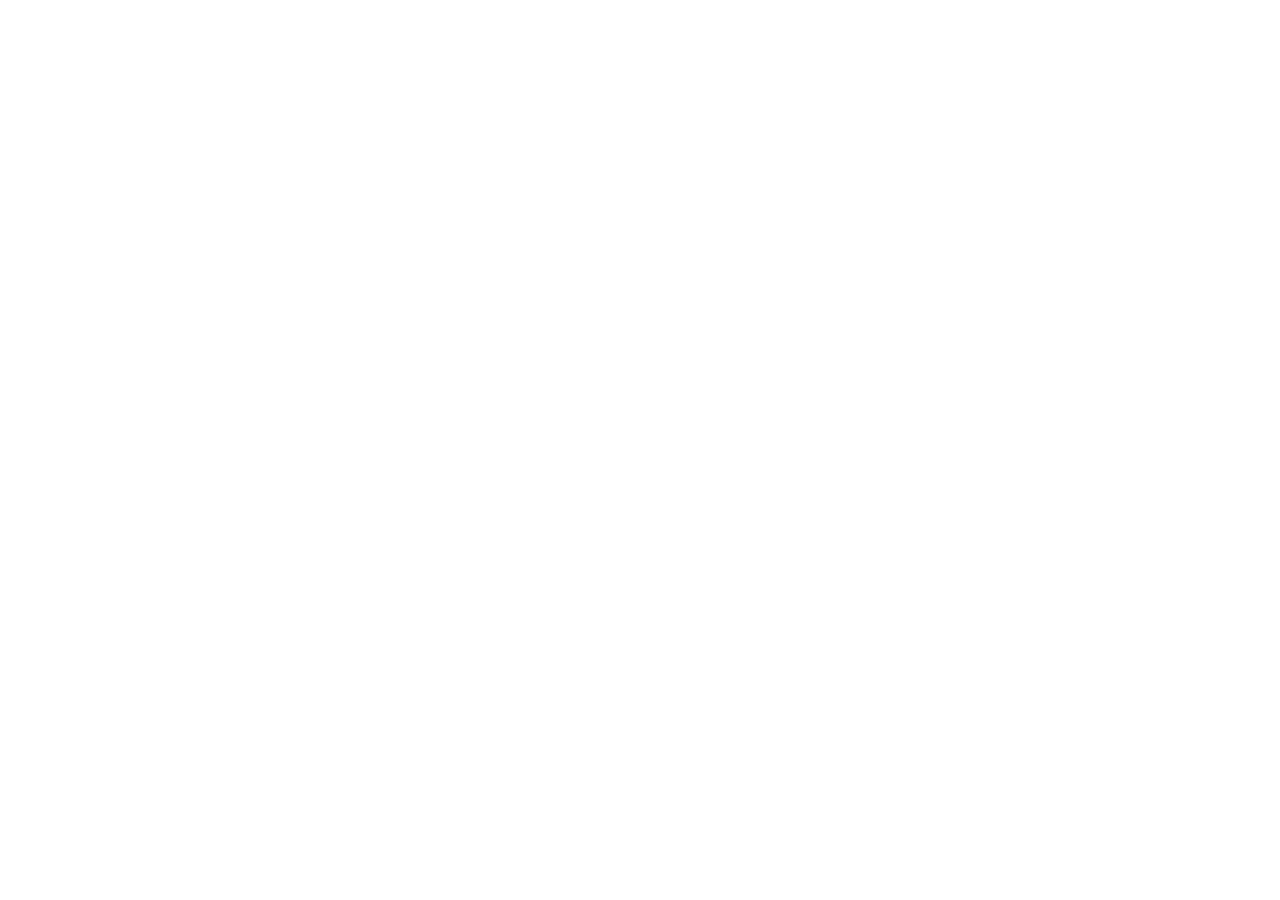
==== index.html @ bcc82eb4 "init project" ====
<!DOCTYPE html>
<html lang="zh-CN">

<head>
    <meta charset="UTF-8">
    <meta name="viewport" content="width=device-width, initial-scale=1.0">
    <title>Document</title>
</head>

<body>

</body>

</html>
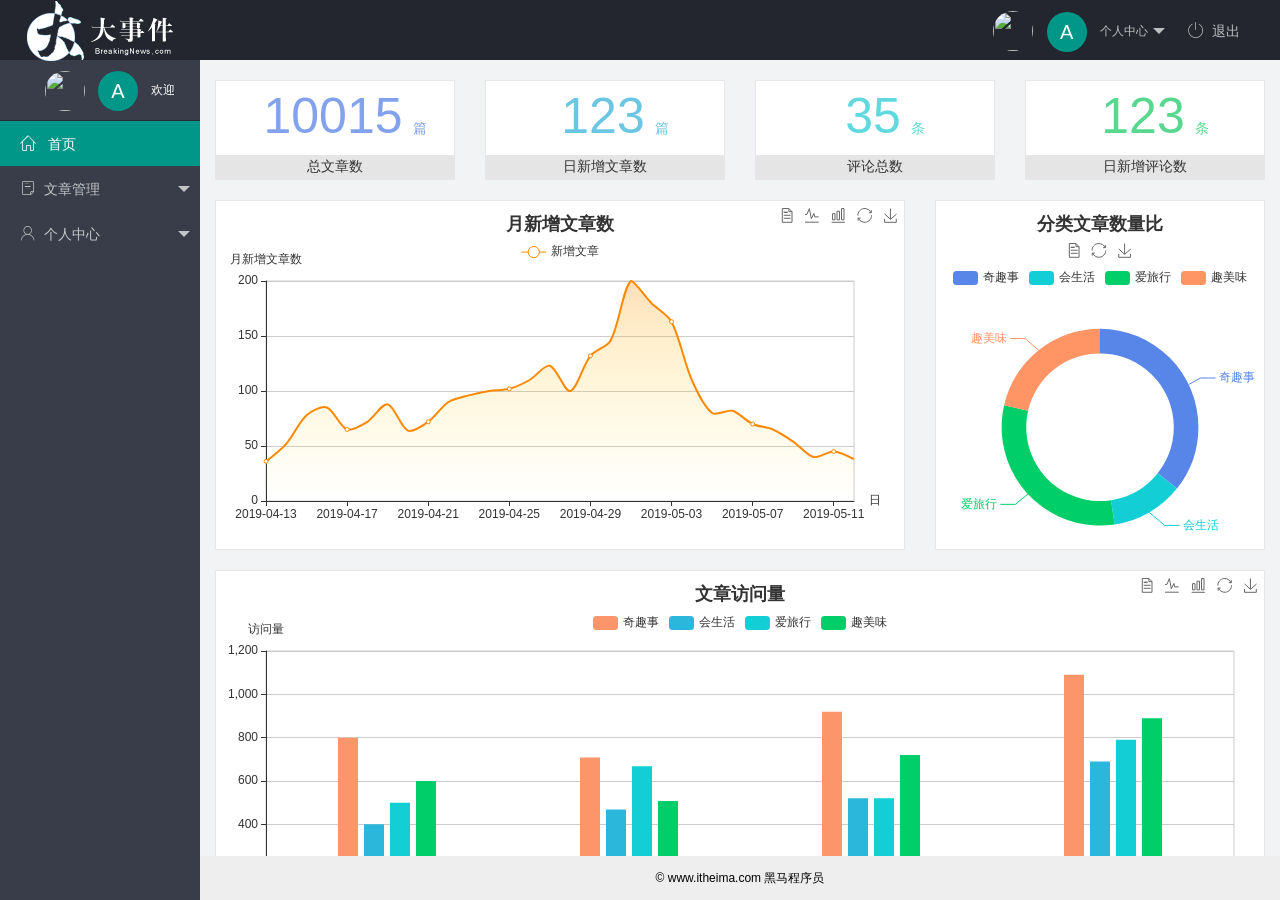
==== commit 9b26ddc5: "完成首页显示功能" ====
--- a/index.html
+++ b/index.html
@@ -4,11 +4,82 @@
 <head>
     <meta charset="UTF-8">
     <meta name="viewport" content="width=device-width, initial-scale=1.0">
-    <title>Document</title>
+    <title>后台主页</title>
+    <!-- 导入layui的样式表 -->
+    <link rel="stylesheet" href="/assets/lib/layui/css/layui.css">
+    <!-- 导入第三方字体库 -->
+    <link rel="stylesheet" href="/assets/fonts/iconfont.css">
+    <!-- 导入自己的css样式 -->
+    <link rel="stylesheet" href="/assets/css/index.css">
 </head>
 
-<body>
-
+<body class="layui-layout-body">
+    <div class="layui-layout layui-layout-admin">
+        <div class="layui-header">
+            <div class="layui-logo">
+                <img src="/assets/images/logo.png" alt="">
+            </div>
+            <!-- 头部区域 -->
+            <ul class="layui-nav layui-layout-right">
+                <li class="layui-nav-item">
+                    <a href="javascript:;" class="userinfo">
+                        <img src="http://t.cn/RCzsdCq" class="layui-nav-img">
+                        <span class="text-avatar">A</span>
+                        个人中心
+                    </a>
+                    <dl class="layui-nav-child">
+                        <dd><a href="">基本资料</a></dd>
+                        <dd><a href="">更换头像</a></dd>
+                        <dd><a href="">重置密码</a></dd>
+                    </dl>
+                </li>
+                <li class="layui-nav-item"><a href="">
+                        <span class="iconfont icon-tuichu"></span>退出</a>
+                </li>
+            </ul>
+        </div>
+        <div class="layui-side layui-bg-black">
+            <div class="layui-side-scroll">
+                <div class="userinfo">
+                    <img src="http://t.cn/RCzsdCq" class="layui-nav-img">
+                    <span class="text-avatar">A</span>
+                    <span id="welcome">欢迎</span>
+                </div>
+                <!-- 左侧导航区域（可配合layui已有的垂直导航） -->
+                <ul class="layui-nav layui-nav-tree" lay-shrink="all">
+                    <li class="layui-nav-item layui-this">
+                        <a href="/home/dashboard.html" target="fm"><span class="iconfont icon-home"></span> 首页</a>
+                    </li>
+                    <li class="layui-nav-item">
+                        <a class="" href="javascript:;"><span class="iconfont icon-16"></span>文章管理</a>
+                        <dl class="layui-nav-child">
+                            <dd><a href="javascript:;"><i class="layui-icon layui-icon-app"></i>文章类别</a></dd>
+                            <dd><a href="javascript:;"><i class="layui-icon layui-icon-app"></i>文章列表</a></dd>
+                            <dd><a href="javascript:;"><i class="layui-icon layui-icon-app"></i>发布文章</a></dd>
+                        </dl>
+                    </li>
+                    <li class="layui-nav-item">
+                        <a href="javascript:;"><span class="iconfont icon-user"></span>个人中心</a>
+                        <dl class="layui-nav-child">
+                            <dd><a href="javascript:;"><i class="layui-icon layui-icon-app"></i>基本资料</a></dd>
+                            <dd><a href="javascript:;"><i class="layui-icon layui-icon-app"></i>更换头像</a></dd>
+                            <dd><a href="javascript:;"><i class="layui-icon layui-icon-app"></i>重置密码</a></dd>
+                        </dl>
+                    </li>
+                </ul>
+            </div>
+        </div>
+        <div class="layui-body">
+            <!-- 内容主体区域 -->
+            <iframe name="fm" src="/home/dashboard.html" frameborder="0"></iframe>
+        </div>
+        <div class="layui-footer">
+            <!-- 底部固定区域 -->
+            © www.itheima.com 黑马程序员
+        </div>
+    </div>
+    <!-- 导入layui的js文件 -->
+    <script src="/assets/lib/layui/layui.all.js"></script>
 </body>
 
 </html>
--- a/assets/lib/layui/css/layui.css
+++ b/assets/lib/layui/css/layui.css
@@ -0,0 +1,2 @@
+/** layui-v2.5.5 MIT License By https://www.layui.com */
+ .layui-inline,img{display:inline-block;vertical-align:middle}h1,h2,h3,h4,h5,h6{font-weight:400}.layui-edge,.layui-header,.layui-inline,.layui-main{position:relative}.layui-body,.layui-edge,.layui-elip{overflow:hidden}.layui-btn,.layui-edge,.layui-inline,img{vertical-align:middle}.layui-btn,.layui-disabled,.layui-icon,.layui-unselect{-moz-user-select:none;-webkit-user-select:none;-ms-user-select:none}.layui-elip,.layui-form-checkbox span,.layui-form-pane .layui-form-label{text-overflow:ellipsis;white-space:nowrap}.layui-breadcrumb,.layui-tree-btnGroup{visibility:hidden}blockquote,body,button,dd,div,dl,dt,form,h1,h2,h3,h4,h5,h6,input,li,ol,p,pre,td,textarea,th,ul{margin:0;padding:0;-webkit-tap-highlight-color:rgba(0,0,0,0)}a:active,a:hover{outline:0}img{border:none}li{list-style:none}table{border-collapse:collapse;border-spacing:0}h4,h5,h6{font-size:100%}button,input,optgroup,option,select,textarea{font-family:inherit;font-size:inherit;font-style:inherit;font-weight:inherit;outline:0}pre{white-space:pre-wrap;white-space:-moz-pre-wrap;white-space:-pre-wrap;white-space:-o-pre-wrap;word-wrap:break-word}body{line-height:24px;font:14px Helvetica Neue,Helvetica,PingFang SC,Tahoma,Arial,sans-serif}hr{height:1px;margin:10px 0;border:0;clear:both}a{color:#333;text-decoration:none}a:hover{color:#777}a cite{font-style:normal;*cursor:pointer}.layui-border-box,.layui-border-box *{box-sizing:border-box}.layui-box,.layui-box *{box-sizing:content-box}.layui-clear{clear:both;*zoom:1}.layui-clear:after{content:'\20';clear:both;*zoom:1;display:block;height:0}.layui-inline{*display:inline;*zoom:1}.layui-edge{display:inline-block;width:0;height:0;border-width:6px;border-style:dashed;border-color:transparent}.layui-edge-top{top:-4px;border-bottom-color:#999;border-bottom-style:solid}.layui-edge-right{border-left-color:#999;border-left-style:solid}.layui-edge-bottom{top:2px;border-top-color:#999;border-top-style:solid}.layui-edge-left{border-right-color:#999;border-right-style:solid}.layui-disabled,.layui-disabled:hover{color:#d2d2d2!important;cursor:not-allowed!important}.layui-circle{border-radius:100%}.layui-show{display:block!important}.layui-hide{display:none!important}@font-face{font-family:layui-icon;src:url(../font/iconfont.eot?v=250);src:url(../font/iconfont.eot?v=250#iefix) format('embedded-opentype'),url(../font/iconfont.woff2?v=250) format('woff2'),url(../font/iconfont.woff?v=250) format('woff'),url(../font/iconfont.ttf?v=250) format('truetype'),url(../font/iconfont.svg?v=250#layui-icon) format('svg')}.layui-icon{font-family:layui-icon!important;font-size:16px;font-style:normal;-webkit-font-smoothing:antialiased;-moz-osx-font-smoothing:grayscale}.layui-icon-reply-fill:before{content:"\e611"}.layui-icon-set-fill:before{content:"\e614"}.layui-icon-menu-fill:before{content:"\e60f"}.layui-icon-search:before{content:"\e615"}.layui-icon-share:before{content:"\e641"}.layui-icon-set-sm:before{content:"\e620"}.layui-icon-engine:before{content:"\e628"}.layui-icon-close:before{content:"\1006"}.layui-icon-close-fill:before{content:"\1007"}.layui-icon-chart-screen:before{content:"\e629"}.layui-icon-star:before{content:"\e600"}.layui-icon-circle-dot:before{content:"\e617"}.layui-icon-chat:before{content:"\e606"}.layui-icon-release:before{content:"\e609"}.layui-icon-list:before{content:"\e60a"}.layui-icon-chart:before{content:"\e62c"}.layui-icon-ok-circle:before{content:"\1005"}.layui-icon-layim-theme:before{content:"\e61b"}.layui-icon-table:before{content:"\e62d"}.layui-icon-right:before{content:"\e602"}.layui-icon-left:before{content:"\e603"}.layui-icon-cart-simple:before{content:"\e698"}.layui-icon-face-cry:before{content:"\e69c"}.layui-icon-face-smile:before{content:"\e6af"}.layui-icon-survey:before{content:"\e6b2"}.layui-icon-tree:before{content:"\e62e"}.layui-icon-upload-circle:before{content:"\e62f"}.layui-icon-add-circle:before{content:"\e61f"}.layui-icon-download-circle:before{content:"\e601"}.layui-icon-templeate-1:before{content:"\e630"}.layui-icon-util:before{content:"\e631"}.layui-icon-face-surprised:before{content:"\e664"}.layui-icon-edit:before{content:"\e642"}.layui-icon-speaker:before{content:"\e645"}.layui-icon-down:before{content:"\e61a"}.layui-icon-file:before{content:"\e621"}.layui-icon-layouts:before{content:"\e632"}.layui-icon-rate-half:before{content:"\e6c9"}.layui-icon-add-circle-fine:before{content:"\e608"}.layui-icon-prev-circle:before{content:"\e633"}.layui-icon-read:before{content:"\e705"}.layui-icon-404:before{content:"\e61c"}.layui-icon-carousel:before{content:"\e634"}.layui-icon-help:before{content:"\e607"}.layui-icon-code-circle:before{content:"\e635"}.layui-icon-water:before{content:"\e636"}.layui-icon-username:before{content:"\e66f"}.layui-icon-find-fill:before{content:"\e670"}.layui-icon-about:before{content:"\e60b"}.layui-icon-location:before{content:"\e715"}.layui-icon-up:before{content:"\e619"}.layui-icon-pause:before{content:"\e651"}.layui-icon-date:before{content:"\e637"}.layui-icon-layim-uploadfile:before{content:"\e61d"}.layui-icon-delete:before{content:"\e640"}.layui-icon-play:before{content:"\e652"}.layui-icon-top:before{content:"\e604"}.layui-icon-friends:before{content:"\e612"}.layui-icon-refresh-3:before{content:"\e9aa"}.layui-icon-ok:before{content:"\e605"}.layui-icon-layer:before{content:"\e638"}.layui-icon-face-smile-fine:before{content:"\e60c"}.layui-icon-dollar:before{content:"\e659"}.layui-icon-group:before{content:"\e613"}.layui-icon-layim-download:before{content:"\e61e"}.layui-icon-picture-fine:before{content:"\e60d"}.layui-icon-link:before{content:"\e64c"}.layui-icon-diamond:before{content:"\e735"}.layui-icon-log:before{content:"\e60e"}.layui-icon-rate-solid:before{content:"\e67a"}.layui-icon-fonts-del:before{content:"\e64f"}.layui-icon-unlink:before{content:"\e64d"}.layui-icon-fonts-clear:before{content:"\e639"}.layui-icon-triangle-r:before{content:"\e623"}.layui-icon-circle:before{content:"\e63f"}.layui-icon-radio:before{content:"\e643"}.layui-icon-align-center:before{content:"\e647"}.layui-icon-align-right:before{content:"\e648"}.layui-icon-align-left:before{content:"\e649"}.layui-icon-loading-1:before{content:"\e63e"}.layui-icon-return:before{content:"\e65c"}.layui-icon-fonts-strong:before{content:"\e62b"}.layui-icon-upload:before{content:"\e67c"}.layui-icon-dialogue:before{content:"\e63a"}.layui-icon-video:before{content:"\e6ed"}.layui-icon-headset:before{content:"\e6fc"}.layui-icon-cellphone-fine:before{content:"\e63b"}.layui-icon-add-1:before{content:"\e654"}.layui-icon-face-smile-b:before{content:"\e650"}.layui-icon-fonts-html:before{content:"\e64b"}.layui-icon-form:before{content:"\e63c"}.layui-icon-cart:before{content:"\e657"}.layui-icon-camera-fill:before{content:"\e65d"}.layui-icon-tabs:before{content:"\e62a"}.layui-icon-fonts-code:before{content:"\e64e"}.layui-icon-fire:before{content:"\e756"}.layui-icon-set:before{content:"\e716"}.layui-icon-fonts-u:before{content:"\e646"}.layui-icon-triangle-d:before{content:"\e625"}.layui-icon-tips:before{content:"\e702"}.layui-icon-picture:before{content:"\e64a"}.layui-icon-more-vertical:before{content:"\e671"}.layui-icon-flag:before{content:"\e66c"}.layui-icon-loading:before{content:"\e63d"}.layui-icon-fonts-i:before{content:"\e644"}.layui-icon-refresh-1:before{content:"\e666"}.layui-icon-rmb:before{content:"\e65e"}.layui-icon-home:before{content:"\e68e"}.layui-icon-user:before{content:"\e770"}.layui-icon-notice:before{content:"\e667"}.layui-icon-login-weibo:before{content:"\e675"}.layui-icon-voice:before{content:"\e688"}.layui-icon-upload-drag:before{content:"\e681"}.layui-icon-login-qq:before{content:"\e676"}.layui-icon-snowflake:before{content:"\e6b1"}.layui-icon-file-b:before{content:"\e655"}.layui-icon-template:before{content:"\e663"}.layui-icon-auz:before{content:"\e672"}.layui-icon-console:before{content:"\e665"}.layui-icon-app:before{content:"\e653"}.layui-icon-prev:before{content:"\e65a"}.layui-icon-website:before{content:"\e7ae"}.layui-icon-next:before{content:"\e65b"}.layui-icon-component:before{content:"\e857"}.layui-icon-more:before{content:"\e65f"}.layui-icon-login-wechat:before{content:"\e677"}.layui-icon-shrink-right:before{content:"\e668"}.layui-icon-spread-left:before{content:"\e66b"}.layui-icon-camera:before{content:"\e660"}.layui-icon-note:before{content:"\e66e"}.layui-icon-refresh:before{content:"\e669"}.layui-icon-female:before{content:"\e661"}.layui-icon-male:before{content:"\e662"}.layui-icon-password:before{content:"\e673"}.layui-icon-senior:before{content:"\e674"}.layui-icon-theme:before{content:"\e66a"}.layui-icon-tread:before{content:"\e6c5"}.layui-icon-praise:before{content:"\e6c6"}.layui-icon-star-fill:before{content:"\e658"}.layui-icon-rate:before{content:"\e67b"}.layui-icon-template-1:before{content:"\e656"}.layui-icon-vercode:before{content:"\e679"}.layui-icon-cellphone:before{content:"\e678"}.layui-icon-screen-full:before{content:"\e622"}.layui-icon-screen-restore:before{content:"\e758"}.layui-icon-cols:before{content:"\e610"}.layui-icon-export:before{content:"\e67d"}.layui-icon-print:before{content:"\e66d"}.layui-icon-slider:before{content:"\e714"}.layui-icon-addition:before{content:"\e624"}.layui-icon-subtraction:before{content:"\e67e"}.layui-icon-service:before{content:"\e626"}.layui-icon-transfer:before{content:"\e691"}.layui-main{width:1140px;margin:0 auto}.layui-header{z-index:1000;height:60px}.layui-header a:hover{transition:all .5s;-webkit-transition:all .5s}.layui-side{position:fixed;left:0;top:0;bottom:0;z-index:999;width:200px;overflow-x:hidden}.layui-side-scroll{position:relative;width:220px;height:100%;overflow-x:hidden}.layui-body{position:absolute;left:200px;right:0;top:0;bottom:0;z-index:998;width:auto;overflow-y:auto;box-sizing:border-box}.layui-layout-body{overflow:hidden}.layui-layout-admin .layui-header{background-color:#23262E}.layui-layout-admin .layui-side{top:60px;width:200px;overflow-x:hidden}.layui-layout-admin .layui-body{position:fixed;top:60px;bottom:44px}.layui-layout-admin .layui-main{width:auto;margin:0 15px}.layui-layout-admin .layui-footer{position:fixed;left:200px;right:0;bottom:0;height:44px;line-height:44px;padding:0 15px;background-color:#eee}.layui-layout-admin .layui-logo{position:absolute;left:0;top:0;width:200px;height:100%;line-height:60px;text-align:center;color:#009688;font-size:16px}.layui-layout-admin .layui-header .layui-nav{background:0 0}.layui-layout-left{position:absolute!important;left:200px;top:0}.layui-layout-right{position:absolute!important;right:0;top:0}.layui-container{position:relative;margin:0 auto;padding:0 15px;box-sizing:border-box}.layui-fluid{position:relative;margin:0 auto;padding:0 15px}.layui-row:after,.layui-row:before{content:'';display:block;clear:both}.layui-col-lg1,.layui-col-lg10,.layui-col-lg11,.layui-col-lg12,.layui-col-lg2,.layui-col-lg3,.layui-col-lg4,.layui-col-lg5,.layui-col-lg6,.layui-col-lg7,.layui-col-lg8,.layui-col-lg9,.layui-col-md1,.layui-col-md10,.layui-col-md11,.layui-col-md12,.layui-col-md2,.layui-col-md3,.layui-col-md4,.layui-col-md5,.layui-col-md6,.layui-col-md7,.layui-col-md8,.layui-col-md9,.layui-col-sm1,.layui-col-sm10,.layui-col-sm11,.layui-col-sm12,.layui-col-sm2,.layui-col-sm3,.layui-col-sm4,.layui-col-sm5,.layui-col-sm6,.layui-col-sm7,.layui-col-sm8,.layui-col-sm9,.layui-col-xs1,.layui-col-xs10,.layui-col-xs11,.layui-col-xs12,.layui-col-xs2,.layui-col-xs3,.layui-col-xs4,.layui-col-xs5,.layui-col-xs6,.layui-col-xs7,.layui-col-xs8,.layui-col-xs9{position:relative;display:block;box-sizing:border-box}.layui-col-xs1,.layui-col-xs10,.layui-col-xs11,.layui-col-xs12,.layui-col-xs2,.layui-col-xs3,.layui-col-xs4,.layui-col-xs5,.layui-col-xs6,.layui-col-xs7,.layui-col-xs8,.layui-col-xs9{float:left}.layui-col-xs1{width:8.33333333%}.layui-col-xs2{width:16.66666667%}.layui-col-xs3{width:25%}.layui-col-xs4{width:33.33333333%}.layui-col-xs5{width:41.66666667%}.layui-col-xs6{width:50%}.layui-col-xs7{width:58.33333333%}.layui-col-xs8{width:66.66666667%}.layui-col-xs9{width:75%}.layui-col-xs10{width:83.33333333%}.layui-col-xs11{width:91.66666667%}.layui-col-xs12{width:100%}.layui-col-xs-offset1{margin-left:8.33333333%}.layui-col-xs-offset2{margin-left:16.66666667%}.layui-col-xs-offset3{margin-left:25%}.layui-col-xs-offset4{margin-left:33.33333333%}.layui-col-xs-offset5{margin-left:41.66666667%}.layui-col-xs-offset6{margin-left:50%}.layui-col-xs-offset7{margin-left:58.33333333%}.layui-col-xs-offset8{margin-left:66.66666667%}.layui-col-xs-offset9{margin-left:75%}.layui-col-xs-offset10{margin-left:83.33333333%}.layui-col-xs-offset11{margin-left:91.66666667%}.layui-col-xs-offset12{margin-left:100%}@media screen and (max-width:768px){.layui-hide-xs{display:none!important}.layui-show-xs-block{display:block!important}.layui-show-xs-inline{display:inline!important}.layui-show-xs-inline-block{display:inline-block!important}}@media screen and (min-width:768px){.layui-container{width:750px}.layui-hide-sm{display:none!important}.layui-show-sm-block{display:block!important}.layui-show-sm-inline{display:inline!important}.layui-show-sm-inline-block{display:inline-block!important}.layui-col-sm1,.layui-col-sm10,.layui-col-sm11,.layui-col-sm12,.layui-col-sm2,.layui-col-sm3,.layui-col-sm4,.layui-col-sm5,.layui-col-sm6,.layui-col-sm7,.layui-col-sm8,.layui-col-sm9{float:left}.layui-col-sm1{width:8.33333333%}.layui-col-sm2{width:16.66666667%}.layui-col-sm3{width:25%}.layui-col-sm4{width:33.33333333%}.layui-col-sm5{width:41.66666667%}.layui-col-sm6{width:50%}.layui-col-sm7{width:58.33333333%}.layui-col-sm8{width:66.66666667%}.layui-col-sm9{width:75%}.layui-col-sm10{width:83.33333333%}.layui-col-sm11{width:91.66666667%}.layui-col-sm12{width:100%}.layui-col-sm-offset1{margin-left:8.33333333%}.layui-col-sm-offset2{margin-left:16.66666667%}.layui-col-sm-offset3{margin-left:25%}.layui-col-sm-offset4{margin-left:33.33333333%}.layui-col-sm-offset5{margin-left:41.66666667%}.layui-col-sm-offset6{margin-left:50%}.layui-col-sm-offset7{margin-left:58.33333333%}.layui-col-sm-offset8{margin-left:66.66666667%}.layui-col-sm-offset9{margin-left:75%}.layui-col-sm-offset10{margin-left:83.33333333%}.layui-col-sm-offset11{margin-left:91.66666667%}.layui-col-sm-offset12{margin-left:100%}}@media screen and (min-width:992px){.layui-container{width:970px}.layui-hide-md{display:none!important}.layui-show-md-block{display:block!important}.layui-show-md-inline{display:inline!important}.layui-show-md-inline-block{display:inline-block!important}.layui-col-md1,.layui-col-md10,.layui-col-md11,.layui-col-md12,.layui-col-md2,.layui-col-md3,.layui-col-md4,.layui-col-md5,.layui-col-md6,.layui-col-md7,.layui-col-md8,.layui-col-md9{float:left}.layui-col-md1{width:8.33333333%}.layui-col-md2{width:16.66666667%}.layui-col-md3{width:25%}.layui-col-md4{width:33.33333333%}.layui-col-md5{width:41.66666667%}.layui-col-md6{width:50%}.layui-col-md7{width:58.33333333%}.layui-col-md8{width:66.66666667%}.layui-col-md9{width:75%}.layui-col-md10{width:83.33333333%}.layui-col-md11{width:91.66666667%}.layui-col-md12{width:100%}.layui-col-md-offset1{margin-left:8.33333333%}.layui-col-md-offset2{margin-left:16.66666667%}.layui-col-md-offset3{margin-left:25%}.layui-col-md-offset4{margin-left:33.33333333%}.layui-col-md-offset5{margin-left:41.66666667%}.layui-col-md-offset6{margin-left:50%}.layui-col-md-offset7{margin-left:58.33333333%}.layui-col-md-offset8{margin-left:66.66666667%}.layui-col-md-offset9{margin-left:75%}.layui-col-md-offset10{margin-left:83.33333333%}.layui-col-md-offset11{margin-left:91.66666667%}.layui-col-md-offset12{margin-left:100%}}@media screen and (min-width:1200px){.layui-container{width:1170px}.layui-hide-lg{display:none!important}.layui-show-lg-block{display:block!important}.layui-show-lg-inline{display:inline!important}.layui-show-lg-inline-block{display:inline-block!important}.layui-col-lg1,.layui-col-lg10,.layui-col-lg11,.layui-col-lg12,.layui-col-lg2,.layui-col-lg3,.layui-col-lg4,.layui-col-lg5,.layui-col-lg6,.layui-col-lg7,.layui-col-lg8,.layui-col-lg9{float:left}.layui-col-lg1{width:8.33333333%}.layui-col-lg2{width:16.66666667%}.layui-col-lg3{width:25%}.layui-col-lg4{width:33.33333333%}.layui-col-lg5{width:41.66666667%}.layui-col-lg6{width:50%}.layui-col-lg7{width:58.33333333%}.layui-col-lg8{width:66.66666667%}.layui-col-lg9{width:75%}.layui-col-lg10{width:83.33333333%}.layui-col-lg11{width:91.66666667%}.layui-col-lg12{width:100%}.layui-col-lg-offset1{margin-left:8.33333333%}.layui-col-lg-offset2{margin-left:16.66666667%}.layui-col-lg-offset3{margin-left:25%}.layui-col-lg-offset4{margin-left:33.33333333%}.layui-col-lg-offset5{margin-left:41.66666667%}.layui-col-lg-offset6{margin-left:50%}.layui-col-lg-offset7{margin-left:58.33333333%}.layui-col-lg-offset8{margin-left:66.66666667%}.layui-col-lg-offset9{margin-left:75%}.layui-col-lg-offset10{margin-left:83.33333333%}.layui-col-lg-offset11{margin-left:91.66666667%}.layui-col-lg-offset12{margin-left:100%}}.layui-col-space1{margin:-.5px}.layui-col-space1>*{padding:.5px}.layui-col-space3{margin:-1.5px}.layui-col-space3>*{padding:1.5px}.layui-col-space5{margin:-2.5px}.layui-col-space5>*{padding:2.5px}.layui-col-space8{margin:-3.5px}.layui-col-space8>*{padding:3.5px}.layui-col-space10{margin:-5px}.layui-col-space10>*{padding:5px}.layui-col-space12{margin:-6px}.layui-col-space12>*{padding:6px}.layui-col-space15{margin:-7.5px}.layui-col-space15>*{padding:7.5px}.layui-col-space18{margin:-9px}.layui-col-space18>*{padding:9px}.layui-col-space20{margin:-10px}.layui-col-space20>*{padding:10px}.layui-col-space22{margin:-11px}.layui-col-space22>*{padding:11px}.layui-col-space25{margin:-12.5px}.layui-col-space25>*{padding:12.5px}.layui-col-space30{margin:-15px}.layui-col-space30>*{padding:15px}.layui-btn,.layui-input,.layui-select,.layui-textarea,.layui-upload-button{outline:0;-webkit-appearance:none;transition:all .3s;-webkit-transition:all .3s;box-sizing:border-box}.layui-elem-quote{margin-bottom:10px;padding:15px;line-height:22px;border-left:5px solid #009688;border-radius:0 2px 2px 0;background-color:#f2f2f2}.layui-quote-nm{border-style:solid;border-width:1px 1px 1px 5px;background:0 0}.layui-elem-field{margin-bottom:10px;padding:0;border-width:1px;border-style:solid}.layui-elem-field legend{margin-left:20px;padding:0 10px;font-size:20px;font-weight:300}.layui-field-title{margin:10px 0 20px;border-width:1px 0 0}.layui-field-box{padding:10px 15px}.layui-field-title .layui-field-box{padding:10px 0}.layui-progress{position:relative;height:6px;border-radius:20px;background-color:#e2e2e2}.layui-progress-bar{position:absolute;left:0;top:0;width:0;max-width:100%;height:6px;border-radius:20px;text-align:right;background-color:#5FB878;transition:all .3s;-webkit-transition:all .3s}.layui-progress-big,.layui-progress-big .layui-progress-bar{height:18px;line-height:18px}.layui-progress-text{position:relative;top:-20px;line-height:18px;font-size:12px;color:#666}.layui-progress-big .layui-progress-text{position:static;padding:0 10px;color:#fff}.layui-collapse{border-width:1px;border-style:solid;border-radius:2px}.layui-colla-content,.layui-colla-item{border-top-width:1px;border-top-style:solid}.layui-colla-item:first-child{border-top:none}.layui-colla-title{position:relative;height:42px;line-height:42px;padding:0 15px 0 35px;color:#333;background-color:#f2f2f2;cursor:pointer;font-size:14px;overflow:hidden}.layui-colla-content{display:none;padding:10px 15px;line-height:22px;color:#666}.layui-colla-icon{position:absolute;left:15px;top:0;font-size:14px}.layui-card{margin-bottom:15px;border-radius:2px;background-color:#fff;box-shadow:0 1px 2px 0 rgba(0,0,0,.05)}.layui-card:last-child{margin-bottom:0}.layui-card-header{position:relative;height:42px;line-height:42px;padding:0 15px;border-bottom:1px solid #f6f6f6;color:#333;border-radius:2px 2px 0 0;font-size:14px}.layui-bg-black,.layui-bg-blue,.layui-bg-cyan,.layui-bg-green,.layui-bg-orange,.layui-bg-red{color:#fff!important}.layui-card-body{position:relative;padding:10px 15px;line-height:24px}.layui-card-body[pad15]{padding:15px}.layui-card-body[pad20]{padding:20px}.layui-card-body .layui-table{margin:5px 0}.layui-card .layui-tab{margin:0}.layui-panel-window{position:relative;padding:15px;border-radius:0;border-top:5px solid #E6E6E6;background-color:#fff}.layui-auxiliar-moving{position:fixed;left:0;right:0;top:0;bottom:0;width:100%;height:100%;background:0 0;z-index:9999999999}.layui-form-label,.layui-form-mid,.layui-form-select,.layui-input-block,.layui-input-inline,.layui-textarea{position:relative}.layui-bg-red{background-color:#FF5722!important}.layui-bg-orange{background-color:#FFB800!important}.layui-bg-green{background-color:#009688!important}.layui-bg-cyan{background-color:#2F4056!important}.layui-bg-blue{background-color:#1E9FFF!important}.layui-bg-black{background-color:#393D49!important}.layui-bg-gray{background-color:#eee!important;color:#666!important}.layui-badge-rim,.layui-colla-content,.layui-colla-item,.layui-collapse,.layui-elem-field,.layui-form-pane .layui-form-item[pane],.layui-form-pane .layui-form-label,.layui-input,.layui-layedit,.layui-layedit-tool,.layui-quote-nm,.layui-select,.layui-tab-bar,.layui-tab-card,.layui-tab-title,.layui-tab-title .layui-this:after,.layui-textarea{border-color:#e6e6e6}.layui-timeline-item:before,hr{background-color:#e6e6e6}.layui-text{line-height:22px;font-size:14px;color:#666}.layui-text h1,.layui-text h2,.layui-text h3{font-weight:500;color:#333}.layui-text h1{font-size:30px}.layui-text h2{font-size:24px}.layui-text h3{font-size:18px}.layui-text a:not(.layui-btn){color:#01AAED}.layui-text a:not(.layui-btn):hover{text-decoration:underline}.layui-text ul{padding:5px 0 5px 15px}.layui-text ul li{margin-top:5px;list-style-type:disc}.layui-text em,.layui-word-aux{color:#999!important;padding:0 5px!important}.layui-btn{display:inline-block;height:38px;line-height:38px;padding:0 18px;background-color:#009688;color:#fff;white-space:nowrap;text-align:center;font-size:14px;border:none;border-radius:2px;cursor:pointer}.layui-btn:hover{opacity:.8;filter:alpha(opacity=80);color:#fff}.layui-btn:active{opacity:1;filter:alpha(opacity=100)}.layui-btn+.layui-btn{margin-left:10px}.layui-btn-container{font-size:0}.layui-btn-container .layui-btn{margin-right:10px;margin-bottom:10px}.layui-btn-container .layui-btn+.layui-btn{margin-left:0}.layui-table .layui-btn-container .layui-btn{margin-bottom:9px}.layui-btn-radius{border-radius:100px}.layui-btn .layui-icon{margin-right:3px;font-size:18px;vertical-align:bottom;vertical-align:middle\9}.layui-btn-primary{border:1px solid #C9C9C9;background-color:#fff;color:#555}.layui-btn-primary:hover{border-color:#009688;color:#333}.layui-btn-normal{background-color:#1E9FFF}.layui-btn-warm{background-color:#FFB800}.layui-btn-danger{background-color:#FF5722}.layui-btn-checked{background-color:#5FB878}.layui-btn-disabled,.layui-btn-disabled:active,.layui-btn-disabled:hover{border:1px solid #e6e6e6;background-color:#FBFBFB;color:#C9C9C9;cursor:not-allowed;opacity:1}.layui-btn-lg{height:44px;line-height:44px;padding:0 25px;font-size:16px}.layui-btn-sm{height:30px;line-height:30px;padding:0 10px;font-size:12px}.layui-btn-sm i{font-size:16px!important}.layui-btn-xs{height:22px;line-height:22px;padding:0 5px;font-size:12px}.layui-btn-xs i{font-size:14px!important}.layui-btn-group{display:inline-block;vertical-align:middle;font-size:0}.layui-btn-group .layui-btn{margin-left:0!important;margin-right:0!important;border-left:1px solid rgba(255,255,255,.5);border-radius:0}.layui-btn-group .layui-btn-primary{border-left:none}.layui-btn-group .layui-btn-primary:hover{border-color:#C9C9C9;color:#009688}.layui-btn-group .layui-btn:first-child{border-left:none;border-radius:2px 0 0 2px}.layui-btn-group .layui-btn-primary:first-child{border-left:1px solid #c9c9c9}.layui-btn-group .layui-btn:last-child{border-radius:0 2px 2px 0}.layui-btn-group .layui-btn+.layui-btn{margin-left:0}.layui-btn-group+.layui-btn-group{margin-left:10px}.layui-btn-fluid{width:100%}.layui-input,.layui-select,.layui-textarea{height:38px;line-height:1.3;line-height:38px\9;border-width:1px;border-style:solid;background-color:#fff;border-radius:2px}.layui-input::-webkit-input-placeholder,.layui-select::-webkit-input-placeholder,.layui-textarea::-webkit-input-placeholder{line-height:1.3}.layui-input,.layui-textarea{display:block;width:100%;padding-left:10px}.layui-input:hover,.layui-textarea:hover{border-color:#D2D2D2!important}.layui-input:focus,.layui-textarea:focus{border-color:#C9C9C9!important}.layui-textarea{min-height:100px;height:auto;line-height:20px;padding:6px 10px;resize:vertical}.layui-select{padding:0 10px}.layui-form input[type=checkbox],.layui-form input[type=radio],.layui-form select{display:none}.layui-form [lay-ignore]{display:initial}.layui-form-item{margin-bottom:15px;clear:both;*zoom:1}.layui-form-item:after{content:'\20';clear:both;*zoom:1;display:block;height:0}.layui-form-label{float:left;display:block;padding:9px 15px;width:80px;font-weight:400;line-height:20px;text-align:right}.layui-form-label-col{display:block;float:none;padding:9px 0;line-height:20px;text-align:left}.layui-form-item .layui-inline{margin-bottom:5px;margin-right:10px}.layui-input-block{margin-left:110px;min-height:36px}.layui-input-inline{display:inline-block;vertical-align:middle}.layui-form-item .layui-input-inline{float:left;width:190px;margin-right:10px}.layui-form-text .layui-input-inline{width:auto}.layui-form-mid{float:left;display:block;padding:9px 0!important;line-height:20px;margin-right:10px}.layui-form-danger+.layui-form-select .layui-input,.layui-form-danger:focus{border-color:#FF5722!important}.layui-form-select .layui-input{padding-right:30px;cursor:pointer}.layui-form-select .layui-edge{position:absolute;right:10px;top:50%;margin-top:-3px;cursor:pointer;border-width:6px;border-top-color:#c2c2c2;border-top-style:solid;transition:all .3s;-webkit-transition:all .3s}.layui-form-select dl{display:none;position:absolute;left:0;top:42px;padding:5px 0;z-index:899;min-width:100%;border:1px solid #d2d2d2;max-height:300px;overflow-y:auto;background-color:#fff;border-radius:2px;box-shadow:0 2px 4px rgba(0,0,0,.12);box-sizing:border-box}.layui-form-select dl dd,.layui-form-select dl dt{padding:0 10px;line-height:36px;white-space:nowrap;overflow:hidden;text-overflow:ellipsis}.layui-form-select dl dt{font-size:12px;color:#999}.layui-form-select dl dd{cursor:pointer}.layui-form-select dl dd:hover{background-color:#f2f2f2;-webkit-transition:.5s all;transition:.5s all}.layui-form-select .layui-select-group dd{padding-left:20px}.layui-form-select dl dd.layui-select-tips{padding-left:10px!important;color:#999}.layui-form-select dl dd.layui-this{background-color:#5FB878;color:#fff}.layui-form-checkbox,.layui-form-select dl dd.layui-disabled{background-color:#fff}.layui-form-selected dl{display:block}.layui-form-checkbox,.layui-form-checkbox *,.layui-form-switch{display:inline-block;vertical-align:middle}.layui-form-selected .layui-edge{margin-top:-9px;-webkit-transform:rotate(180deg);transform:rotate(180deg);margin-top:-3px\9}:root .layui-form-selected .layui-edge{margin-top:-9px\0/IE9}.layui-form-selectup dl{top:auto;bottom:42px}.layui-select-none{margin:5px 0;text-align:center;color:#999}.layui-select-disabled .layui-disabled{border-color:#eee!important}.layui-select-disabled .layui-edge{border-top-color:#d2d2d2}.layui-form-checkbox{position:relative;height:30px;line-height:30px;margin-right:10px;padding-right:30px;cursor:pointer;font-size:0;-webkit-transition:.1s linear;transition:.1s linear;box-sizing:border-box}.layui-form-checkbox span{padding:0 10px;height:100%;font-size:14px;border-radius:2px 0 0 2px;background-color:#d2d2d2;color:#fff;overflow:hidden}.layui-form-checkbox:hover span{background-color:#c2c2c2}.layui-form-checkbox i{position:absolute;right:0;top:0;width:30px;height:28px;border:1px solid #d2d2d2;border-left:none;border-radius:0 2px 2px 0;color:#fff;font-size:20px;text-align:center}.layui-form-checkbox:hover i{border-color:#c2c2c2;color:#c2c2c2}.layui-form-checked,.layui-form-checked:hover{border-color:#5FB878}.layui-form-checked span,.layui-form-checked:hover span{background-color:#5FB878}.layui-form-checked i,.layui-form-checked:hover i{color:#5FB878}.layui-form-item .layui-form-checkbox{margin-top:4px}.layui-form-checkbox[lay-skin=primary]{height:auto!important;line-height:normal!important;min-width:18px;min-height:18px;border:none!important;margin-right:0;padding-left:28px;padding-right:0;background:0 0}.layui-form-checkbox[lay-skin=primary] span{padding-left:0;padding-right:15px;line-height:18px;background:0 0;color:#666}.layui-form-checkbox[lay-skin=primary] i{right:auto;left:0;width:16px;height:16px;line-height:16px;border:1px solid #d2d2d2;font-size:12px;border-radius:2px;background-color:#fff;-webkit-transition:.1s linear;transition:.1s linear}.layui-form-checkbox[lay-skin=primary]:hover i{border-color:#5FB878;color:#fff}.layui-form-checked[lay-skin=primary] i{border-color:#5FB878!important;background-color:#5FB878;color:#fff}.layui-checkbox-disbaled[lay-skin=primary] span{background:0 0!important;color:#c2c2c2}.layui-checkbox-disbaled[lay-skin=primary]:hover i{border-color:#d2d2d2}.layui-form-item .layui-form-checkbox[lay-skin=primary]{margin-top:10px}.layui-form-switch{position:relative;height:22px;line-height:22px;min-width:35px;padding:0 5px;margin-top:8px;border:1px solid #d2d2d2;border-radius:20px;cursor:pointer;background-color:#fff;-webkit-transition:.1s linear;transition:.1s linear}.layui-form-switch i{position:absolute;left:5px;top:3px;width:16px;height:16px;border-radius:20px;background-color:#d2d2d2;-webkit-transition:.1s linear;transition:.1s linear}.layui-form-switch em{position:relative;top:0;width:25px;margin-left:21px;padding:0!important;text-align:center!important;color:#999!important;font-style:normal!important;font-size:12px}.layui-form-onswitch{border-color:#5FB878;background-color:#5FB878}.layui-checkbox-disbaled,.layui-checkbox-disbaled i{border-color:#e2e2e2!important}.layui-form-onswitch i{left:100%;margin-left:-21px;background-color:#fff}.layui-form-onswitch em{margin-left:5px;margin-right:21px;color:#fff!important}.layui-checkbox-disbaled span{background-color:#e2e2e2!important}.layui-checkbox-disbaled:hover i{color:#fff!important}[lay-radio]{display:none}.layui-form-radio,.layui-form-radio *{display:inline-block;vertical-align:middle}.layui-form-radio{line-height:28px;margin:6px 10px 0 0;padding-right:10px;cursor:pointer;font-size:0}.layui-form-radio *{font-size:14px}.layui-form-radio>i{margin-right:8px;font-size:22px;color:#c2c2c2}.layui-form-radio>i:hover,.layui-form-radioed>i{color:#5FB878}.layui-radio-disbaled>i{color:#e2e2e2!important}.layui-form-pane .layui-form-label{width:110px;padding:8px 15px;height:38px;line-height:20px;border-width:1px;border-style:solid;border-radius:2px 0 0 2px;text-align:center;background-color:#FBFBFB;overflow:hidden;box-sizing:border-box}.layui-form-pane .layui-input-inline{margin-left:-1px}.layui-form-pane .layui-input-block{margin-left:110px;left:-1px}.layui-form-pane .layui-input{border-radius:0 2px 2px 0}.layui-form-pane .layui-form-text .layui-form-label{float:none;width:100%;border-radius:2px;box-sizing:border-box;text-align:left}.layui-form-pane .layui-form-text .layui-input-inline{display:block;margin:0;top:-1px;clear:both}.layui-form-pane .layui-form-text .layui-input-block{margin:0;left:0;top:-1px}.layui-form-pane .layui-form-text .layui-textarea{min-height:100px;border-radius:0 0 2px 2px}.layui-form-pane .layui-form-checkbox{margin:4px 0 4px 10px}.layui-form-pane .layui-form-radio,.layui-form-pane .layui-form-switch{margin-top:6px;margin-left:10px}.layui-form-pane .layui-form-item[pane]{position:relative;border-width:1px;border-style:solid}.layui-form-pane .layui-form-item[pane] .layui-form-label{position:absolute;left:0;top:0;height:100%;border-width:0 1px 0 0}.layui-form-pane .layui-form-item[pane] .layui-input-inline{margin-left:110px}@media screen and (max-width:450px){.layui-form-item .layui-form-label{text-overflow:ellipsis;overflow:hidden;white-space:nowrap}.layui-form-item .layui-inline{display:block;margin-right:0;margin-bottom:20px;clear:both}.layui-form-item .layui-inline:after{content:'\20';clear:both;display:block;height:0}.layui-form-item .layui-input-inline{display:block;float:none;left:-3px;width:auto;margin:0 0 10px 112px}.layui-form-item .layui-input-inline+.layui-form-mid{margin-left:110px;top:-5px;padding:0}.layui-form-item .layui-form-checkbox{margin-right:5px;margin-bottom:5px}}.layui-layedit{border-width:1px;border-style:solid;border-radius:2px}.layui-layedit-tool{padding:3px 5px;border-bottom-width:1px;border-bottom-style:solid;font-size:0}.layedit-tool-fixed{position:fixed;top:0;border-top:1px solid #e2e2e2}.layui-layedit-tool .layedit-tool-mid,.layui-layedit-tool .layui-icon{display:inline-block;vertical-align:middle;text-align:center;font-size:14px}.layui-layedit-tool .layui-icon{position:relative;width:32px;height:30px;line-height:30px;margin:3px 5px;color:#777;cursor:pointer;border-radius:2px}.layui-layedit-tool .layui-icon:hover{color:#393D49}.layui-layedit-tool .layui-icon:active{color:#000}.layui-layedit-tool .layedit-tool-active{background-color:#e2e2e2;color:#000}.layui-layedit-tool .layui-disabled,.layui-layedit-tool .layui-disabled:hover{color:#d2d2d2;cursor:not-allowed}.layui-layedit-tool .layedit-tool-mid{width:1px;height:18px;margin:0 10px;background-color:#d2d2d2}.layedit-tool-html{width:50px!important;font-size:30px!important}.layedit-tool-b,.layedit-tool-code,.layedit-tool-help{font-size:16px!important}.layedit-tool-d,.layedit-tool-face,.layedit-tool-image,.layedit-tool-unlink{font-size:18px!important}.layedit-tool-image input{position:absolute;font-size:0;left:0;top:0;width:100%;height:100%;opacity:.01;filter:Alpha(opacity=1);cursor:pointer}.layui-layedit-iframe iframe{display:block;width:100%}#LAY_layedit_code{overflow:hidden}.layui-laypage{display:inline-block;*display:inline;*zoom:1;vertical-align:middle;margin:10px 0;font-size:0}.layui-laypage>a:first-child,.layui-laypage>a:first-child em{border-radius:2px 0 0 2px}.layui-laypage>a:last-child,.layui-laypage>a:last-child em{border-radius:0 2px 2px 0}.layui-laypage>:first-child{margin-left:0!important}.layui-laypage>:last-child{margin-right:0!important}.layui-laypage a,.layui-laypage button,.layui-laypage input,.layui-laypage select,.layui-laypage span{border:1px solid #e2e2e2}.layui-laypage a,.layui-laypage span{display:inline-block;*display:inline;*zoom:1;vertical-align:middle;padding:0 15px;height:28px;line-height:28px;margin:0 -1px 5px 0;background-color:#fff;color:#333;font-size:12px}.layui-flow-more a *,.layui-laypage input,.layui-table-view select[lay-ignore]{display:inline-block}.layui-laypage a:hover{color:#009688}.layui-laypage em{font-style:normal}.layui-laypage .layui-laypage-spr{color:#999;font-weight:700}.layui-laypage a{text-decoration:none}.layui-laypage .layui-laypage-curr{position:relative}.layui-laypage .layui-laypage-curr em{position:relative;color:#fff}.layui-laypage .layui-laypage-curr .layui-laypage-em{position:absolute;left:-1px;top:-1px;padding:1px;width:100%;height:100%;background-color:#009688}.layui-laypage-em{border-radius:2px}.layui-laypage-next em,.layui-laypage-prev em{font-family:Sim sun;font-size:16px}.layui-laypage .layui-laypage-count,.layui-laypage .layui-laypage-limits,.layui-laypage .layui-laypage-refresh,.layui-laypage .layui-laypage-skip{margin-left:10px;margin-right:10px;padding:0;border:none}.layui-laypage .layui-laypage-limits,.layui-laypage .layui-laypage-refresh{vertical-align:top}.layui-laypage .layui-laypage-refresh i{font-size:18px;cursor:pointer}.layui-laypage select{height:22px;padding:3px;border-radius:2px;cursor:pointer}.layui-laypage .layui-laypage-skip{height:30px;line-height:30px;color:#999}.layui-laypage button,.layui-laypage input{height:30px;line-height:30px;border-radius:2px;vertical-align:top;background-color:#fff;box-sizing:border-box}.layui-laypage input{width:40px;margin:0 10px;padding:0 3px;text-align:center}.layui-laypage input:focus,.layui-laypage select:focus{border-color:#009688!important}.layui-laypage button{margin-left:10px;padding:0 10px;cursor:pointer}.layui-table,.layui-table-view{margin:10px 0}.layui-flow-more{margin:10px 0;text-align:center;color:#999;font-size:14px}.layui-flow-more a{height:32px;line-height:32px}.layui-flow-more a *{vertical-align:top}.layui-flow-more a cite{padding:0 20px;border-radius:3px;background-color:#eee;color:#333;font-style:normal}.layui-flow-more a cite:hover{opacity:.8}.layui-flow-more a i{font-size:30px;color:#737383}.layui-table{width:100%;background-color:#fff;color:#666}.layui-table tr{transition:all .3s;-webkit-transition:all .3s}.layui-table th{text-align:left;font-weight:400}.layui-table tbody tr:hover,.layui-table thead tr,.layui-table-click,.layui-table-header,.layui-table-hover,.layui-table-mend,.layui-table-patch,.layui-table-tool,.layui-table-total,.layui-table-total tr,.layui-table[lay-even] tr:nth-child(even){background-color:#f2f2f2}.layui-table td,.layui-table th,.layui-table-col-set,.layui-table-fixed-r,.layui-table-grid-down,.layui-table-header,.layui-table-page,.layui-table-tips-main,.layui-table-tool,.layui-table-total,.layui-table-view,.layui-table[lay-skin=line],.layui-table[lay-skin=row]{border-width:1px;border-style:solid;border-color:#e6e6e6}.layui-table td,.layui-table th{position:relative;padding:9px 15px;min-height:20px;line-height:20px;font-size:14px}.layui-table[lay-skin=line] td,.layui-table[lay-skin=line] th{border-width:0 0 1px}.layui-table[lay-skin=row] td,.layui-table[lay-skin=row] th{border-width:0 1px 0 0}.layui-table[lay-skin=nob] td,.layui-table[lay-skin=nob] th{border:none}.layui-table img{max-width:100px}.layui-table[lay-size=lg] td,.layui-table[lay-size=lg] th{padding:15px 30px}.layui-table-view .layui-table[lay-size=lg] .layui-table-cell{height:40px;line-height:40px}.layui-table[lay-size=sm] td,.layui-table[lay-size=sm] th{font-size:12px;padding:5px 10px}.layui-table-view .layui-table[lay-size=sm] .layui-table-cell{height:20px;line-height:20px}.layui-table[lay-data]{display:none}.layui-table-box{position:relative;overflow:hidden}.layui-table-view .layui-table{position:relative;width:auto;margin:0}.layui-table-view .layui-table[lay-skin=line]{border-width:0 1px 0 0}.layui-table-view .layui-table[lay-skin=row]{border-width:0 0 1px}.layui-table-view .layui-table td,.layui-table-view .layui-table th{padding:5px 0;border-top:none;border-left:none}.layui-table-view .layui-table th.layui-unselect .layui-table-cell span{cursor:pointer}.layui-table-view .layui-table td{cursor:default}.layui-table-view .layui-table td[data-edit=text]{cursor:text}.layui-table-view .layui-form-checkbox[lay-skin=primary] i{width:18px;height:18px}.layui-table-view .layui-form-radio{line-height:0;padding:0}.layui-table-view .layui-form-radio>i{margin:0;font-size:20px}.layui-table-init{position:absolute;left:0;top:0;width:100%;height:100%;text-align:center;z-index:110}.layui-table-init .layui-icon{position:absolute;left:50%;top:50%;margin:-15px 0 0 -15px;font-size:30px;color:#c2c2c2}.layui-table-header{border-width:0 0 1px;overflow:hidden}.layui-table-header .layui-table{margin-bottom:-1px}.layui-table-tool .layui-inline[lay-event]{position:relative;width:26px;height:26px;padding:5px;line-height:16px;margin-right:10px;text-align:center;color:#333;border:1px solid #ccc;cursor:pointer;-webkit-transition:.5s all;transition:.5s all}.layui-table-tool .layui-inline[lay-event]:hover{border:1px solid #999}.layui-table-tool-temp{padding-right:120px}.layui-table-tool-self{position:absolute;right:17px;top:10px}.layui-table-tool .layui-table-tool-self .layui-inline[lay-event]{margin:0 0 0 10px}.layui-table-tool-panel{position:absolute;top:29px;left:-1px;padding:5px 0;min-width:150px;min-height:40px;border:1px solid #d2d2d2;text-align:left;overflow-y:auto;background-color:#fff;box-shadow:0 2px 4px rgba(0,0,0,.12)}.layui-table-cell,.layui-table-tool-panel li{overflow:hidden;text-overflow:ellipsis;white-space:nowrap}.layui-table-tool-panel li{padding:0 10px;line-height:30px;-webkit-transition:.5s all;transition:.5s all}.layui-table-tool-panel li .layui-form-checkbox[lay-skin=primary]{width:100%;padding-left:28px}.layui-table-tool-panel li:hover{background-color:#f2f2f2}.layui-table-tool-panel li .layui-form-checkbox[lay-skin=primary] i{position:absolute;left:0;top:0}.layui-table-tool-panel li .layui-form-checkbox[lay-skin=primary] span{padding:0}.layui-table-tool .layui-table-tool-self .layui-table-tool-panel{left:auto;right:-1px}.layui-table-col-set{position:absolute;right:0;top:0;width:20px;height:100%;border-width:0 0 0 1px;background-color:#fff}.layui-table-sort{width:10px;height:20px;margin-left:5px;cursor:pointer!important}.layui-table-sort .layui-edge{position:absolute;left:5px;border-width:5px}.layui-table-sort .layui-table-sort-asc{top:3px;border-top:none;border-bottom-style:solid;border-bottom-color:#b2b2b2}.layui-table-sort .layui-table-sort-asc:hover{border-bottom-color:#666}.layui-table-sort .layui-table-sort-desc{bottom:5px;border-bottom:none;border-top-style:solid;border-top-color:#b2b2b2}.layui-table-sort .layui-table-sort-desc:hover{border-top-color:#666}.layui-table-sort[lay-sort=asc] .layui-table-sort-asc{border-bottom-color:#000}.layui-table-sort[lay-sort=desc] .layui-table-sort-desc{border-top-color:#000}.layui-table-cell{height:28px;line-height:28px;padding:0 15px;position:relative;box-sizing:border-box}.layui-table-cell .layui-form-checkbox[lay-skin=primary]{top:-1px;padding:0}.layui-table-cell .layui-table-link{color:#01AAED}.laytable-cell-checkbox,.laytable-cell-numbers,.laytable-cell-radio,.laytable-cell-space{padding:0;text-align:center}.layui-table-body{position:relative;overflow:auto;margin-right:-1px;margin-bottom:-1px}.layui-table-body .layui-none{line-height:26px;padding:15px;text-align:center;color:#999}.layui-table-fixed{position:absolute;left:0;top:0;z-index:101}.layui-table-fixed .layui-table-body{overflow:hidden}.layui-table-fixed-l{box-shadow:0 -1px 8px rgba(0,0,0,.08)}.layui-table-fixed-r{left:auto;right:-1px;border-width:0 0 0 1px;box-shadow:-1px 0 8px rgba(0,0,0,.08)}.layui-table-fixed-r .layui-table-header{position:relative;overflow:visible}.layui-table-mend{position:absolute;right:-49px;top:0;height:100%;width:50px}.layui-table-tool{position:relative;z-index:890;width:100%;min-height:50px;line-height:30px;padding:10px 15px;border-width:0 0 1px}.layui-table-tool .layui-btn-container{margin-bottom:-10px}.layui-table-page,.layui-table-total{border-width:1px 0 0;margin-bottom:-1px;overflow:hidden}.layui-table-page{position:relative;width:100%;padding:7px 7px 0;height:41px;font-size:12px;white-space:nowrap}.layui-table-page>div{height:26px}.layui-table-page .layui-laypage{margin:0}.layui-table-page .layui-laypage a,.layui-table-page .layui-laypage span{height:26px;line-height:26px;margin-bottom:10px;border:none;background:0 0}.layui-table-page .layui-laypage a,.layui-table-page .layui-laypage span.layui-laypage-curr{padding:0 12px}.layui-table-page .layui-laypage span{margin-left:0;padding:0}.layui-table-page .layui-laypage .layui-laypage-prev{margin-left:-7px!important}.layui-table-page .layui-laypage .layui-laypage-curr .layui-laypage-em{left:0;top:0;padding:0}.layui-table-page .layui-laypage button,.layui-table-page .layui-laypage input{height:26px;line-height:26px}.layui-table-page .layui-laypage input{width:40px}.layui-table-page .layui-laypage button{padding:0 10px}.layui-table-page select{height:18px}.layui-table-patch .layui-table-cell{padding:0;width:30px}.layui-table-edit{position:absolute;left:0;top:0;width:100%;height:100%;padding:0 14px 1px;border-radius:0;box-shadow:1px 1px 20px rgba(0,0,0,.15)}.layui-table-edit:focus{border-color:#5FB878!important}select.layui-table-edit{padding:0 0 0 10px;border-color:#C9C9C9}.layui-table-view .layui-form-checkbox,.layui-table-view .layui-form-radio,.layui-table-view .layui-form-switch{top:0;margin:0;box-sizing:content-box}.layui-table-view .layui-form-checkbox{top:-1px;height:26px;line-height:26px}.layui-table-view .layui-form-checkbox i{height:26px}.layui-table-grid .layui-table-cell{overflow:visible}.layui-table-grid-down{position:absolute;top:0;right:0;width:26px;height:100%;padding:5px 0;border-width:0 0 0 1px;text-align:center;background-color:#fff;color:#999;cursor:pointer}.layui-table-grid-down .layui-icon{position:absolute;top:50%;left:50%;margin:-8px 0 0 -8px}.layui-table-grid-down:hover{background-color:#fbfbfb}body .layui-table-tips .layui-layer-content{background:0 0;padding:0;box-shadow:0 1px 6px rgba(0,0,0,.12)}.layui-table-tips-main{margin:-44px 0 0 -1px;max-height:150px;padding:8px 15px;font-size:14px;overflow-y:scroll;background-color:#fff;color:#666}.layui-table-tips-c{position:absolute;right:-3px;top:-13px;width:20px;height:20px;padding:3px;cursor:pointer;background-color:#666;border-radius:50%;color:#fff}.layui-table-tips-c:hover{background-color:#777}.layui-table-tips-c:before{position:relative;right:-2px}.layui-upload-file{display:none!important;opacity:.01;filter:Alpha(opacity=1)}.layui-upload-drag,.layui-upload-form,.layui-upload-wrap{display:inline-block}.layui-upload-list{margin:10px 0}.layui-upload-choose{padding:0 10px;color:#999}.layui-upload-drag{position:relative;padding:30px;border:1px dashed #e2e2e2;background-color:#fff;text-align:center;cursor:pointer;color:#999}.layui-upload-drag .layui-icon{font-size:50px;color:#009688}.layui-upload-drag[lay-over]{border-color:#009688}.layui-upload-iframe{position:absolute;width:0;height:0;border:0;visibility:hidden}.layui-upload-wrap{position:relative;vertical-align:middle}.layui-upload-wrap .layui-upload-file{display:block!important;position:absolute;left:0;top:0;z-index:10;font-size:100px;width:100%;height:100%;opacity:.01;filter:Alpha(opacity=1);cursor:pointer}.layui-transfer-active,.layui-transfer-box{display:inline-block;vertical-align:middle}.layui-transfer-box,.layui-transfer-header,.layui-transfer-search{border-width:0;border-style:solid;border-color:#e6e6e6}.layui-transfer-box{position:relative;border-width:1px;width:200px;height:360px;border-radius:2px;background-color:#fff}.layui-transfer-box .layui-form-checkbox{width:100%;margin:0!important}.layui-transfer-header{height:38px;line-height:38px;padding:0 10px;border-bottom-width:1px}.layui-transfer-search{position:relative;padding:10px;border-bottom-width:1px}.layui-transfer-search .layui-input{height:32px;padding-left:30px;font-size:12px}.layui-transfer-search .layui-icon-search{position:absolute;left:20px;top:50%;margin-top:-8px;color:#666}.layui-transfer-active{margin:0 15px}.layui-transfer-active .layui-btn{display:block;margin:0;padding:0 15px;background-color:#5FB878;border-color:#5FB878;color:#fff}.layui-transfer-active .layui-btn-disabled{background-color:#FBFBFB;border-color:#e6e6e6;color:#C9C9C9}.layui-transfer-active .layui-btn:first-child{margin-bottom:15px}.layui-transfer-active .layui-btn .layui-icon{margin:0;font-size:14px!important}.layui-transfer-data{padding:5px 0;overflow:auto}.layui-transfer-data li{height:32px;line-height:32px;padding:0 10px}.layui-transfer-data li:hover{background-color:#f2f2f2;transition:.5s all}.layui-transfer-data .layui-none{padding:15px 10px;text-align:center;color:#999}.layui-nav{position:relative;padding:0 20px;background-color:#393D49;color:#fff;border-radius:2px;font-size:0;box-sizing:border-box}.layui-nav *{font-size:14px}.layui-nav .layui-nav-item{position:relative;display:inline-block;*display:inline;*zoom:1;vertical-align:middle;line-height:60px}.layui-nav .layui-nav-item a{display:block;padding:0 20px;color:#fff;color:rgba(255,255,255,.7);transition:all .3s;-webkit-transition:all .3s}.layui-nav .layui-this:after,.layui-nav-bar,.layui-nav-tree .layui-nav-itemed:after{position:absolute;left:0;top:0;width:0;height:5px;background-color:#5FB878;transition:all .2s;-webkit-transition:all .2s}.layui-nav-bar{z-index:1000}.layui-nav .layui-nav-item a:hover,.layui-nav .layui-this a{color:#fff}.layui-nav .layui-this:after{content:'';top:auto;bottom:0;width:100%}.layui-nav-img{width:30px;height:30px;margin-right:10px;border-radius:50%}.layui-nav .layui-nav-more{content:'';width:0;height:0;border-style:solid dashed dashed;border-color:#fff transparent transparent;overflow:hidden;cursor:pointer;transition:all .2s;-webkit-transition:all .2s;position:absolute;top:50%;right:3px;margin-top:-3px;border-width:6px;border-top-color:rgba(255,255,255,.7)}.layui-nav .layui-nav-mored,.layui-nav-itemed>a .layui-nav-more{margin-top:-9px;border-style:dashed dashed solid;border-color:transparent transparent #fff}.layui-nav-child{display:none;position:absolute;left:0;top:65px;min-width:100%;line-height:36px;padding:5px 0;box-shadow:0 2px 4px rgba(0,0,0,.12);border:1px solid #d2d2d2;background-color:#fff;z-index:100;border-radius:2px;white-space:nowrap}.layui-nav .layui-nav-child a{color:#333}.layui-nav .layui-nav-child a:hover{background-color:#f2f2f2;color:#000}.layui-nav-child dd{position:relative}.layui-nav .layui-nav-child dd.layui-this a,.layui-nav-child dd.layui-this{background-color:#5FB878;color:#fff}.layui-nav-child dd.layui-this:after{display:none}.layui-nav-tree{width:200px;padding:0}.layui-nav-tree .layui-nav-item{display:block;width:100%;line-height:45px}.layui-nav-tree .layui-nav-item a{position:relative;height:45px;line-height:45px;text-overflow:ellipsis;overflow:hidden;white-space:nowrap}.layui-nav-tree .layui-nav-item a:hover{background-color:#4E5465}.layui-nav-tree .layui-nav-bar{width:5px;height:0;background-color:#009688}.layui-nav-tree .layui-nav-child dd.layui-this,.layui-nav-tree .layui-nav-child dd.layui-this a,.layui-nav-tree .layui-this,.layui-nav-tree .layui-this>a,.layui-nav-tree .layui-this>a:hover{background-color:#009688;color:#fff}.layui-nav-tree .layui-this:after{display:none}.layui-nav-itemed>a,.layui-nav-tree .layui-nav-title a,.layui-nav-tree .layui-nav-title a:hover{color:#fff!important}.layui-nav-tree .layui-nav-child{position:relative;z-index:0;top:0;border:none;box-shadow:none}.layui-nav-tree .layui-nav-child a{height:40px;line-height:40px;color:#fff;color:rgba(255,255,255,.7)}.layui-nav-tree .layui-nav-child,.layui-nav-tree .layui-nav-child a:hover{background:0 0;color:#fff}.layui-nav-tree .layui-nav-more{right:10px}.layui-nav-itemed>.layui-nav-child{display:block;padding:0;background-color:rgba(0,0,0,.3)!important}.layui-nav-itemed>.layui-nav-child>.layui-this>.layui-nav-child{display:block}.layui-nav-side{position:fixed;top:0;bottom:0;left:0;overflow-x:hidden;z-index:999}.layui-bg-blue .layui-nav-bar,.layui-bg-blue .layui-nav-itemed:after,.layui-bg-blue .layui-this:after{background-color:#93D1FF}.layui-bg-blue .layui-nav-child dd.layui-this{background-color:#1E9FFF}.layui-bg-blue .layui-nav-itemed>a,.layui-nav-tree.layui-bg-blue .layui-nav-title a,.layui-nav-tree.layui-bg-blue .layui-nav-title a:hover{background-color:#007DDB!important}.layui-breadcrumb{font-size:0}.layui-breadcrumb>*{font-size:14px}.layui-breadcrumb a{color:#999!important}.layui-breadcrumb a:hover{color:#5FB878!important}.layui-breadcrumb a cite{color:#666;font-style:normal}.layui-breadcrumb span[lay-separator]{margin:0 10px;color:#999}.layui-tab{margin:10px 0;text-align:left!important}.layui-tab[overflow]>.layui-tab-title{overflow:hidden}.layui-tab-title{position:relative;left:0;height:40px;white-space:nowrap;font-size:0;border-bottom-width:1px;border-bottom-style:solid;transition:all .2s;-webkit-transition:all .2s}.layui-tab-title li{display:inline-block;*display:inline;*zoom:1;vertical-align:middle;font-size:14px;transition:all .2s;-webkit-transition:all .2s;position:relative;line-height:40px;min-width:65px;padding:0 15px;text-align:center;cursor:pointer}.layui-tab-title li a{display:block}.layui-tab-title .layui-this{color:#000}.layui-tab-title .layui-this:after{position:absolute;left:0;top:0;content:'';width:100%;height:41px;border-width:1px;border-style:solid;border-bottom-color:#fff;border-radius:2px 2px 0 0;box-sizing:border-box;pointer-events:none}.layui-tab-bar{position:absolute;right:0;top:0;z-index:10;width:30px;height:39px;line-height:39px;border-width:1px;border-style:solid;border-radius:2px;text-align:center;background-color:#fff;cursor:pointer}.layui-tab-bar .layui-icon{position:relative;display:inline-block;top:3px;transition:all .3s;-webkit-transition:all .3s}.layui-tab-item{display:none}.layui-tab-more{padding-right:30px;height:auto!important;white-space:normal!important}.layui-tab-more li.layui-this:after{border-bottom-color:#e2e2e2;border-radius:2px}.layui-tab-more .layui-tab-bar .layui-icon{top:-2px;top:3px\9;-webkit-transform:rotate(180deg);transform:rotate(180deg)}:root .layui-tab-more .layui-tab-bar .layui-icon{top:-2px\0/IE9}.layui-tab-content{padding:10px}.layui-tab-title li .layui-tab-close{position:relative;display:inline-block;width:18px;height:18px;line-height:20px;margin-left:8px;top:1px;text-align:center;font-size:14px;color:#c2c2c2;transition:all .2s;-webkit-transition:all .2s}.layui-tab-title li .layui-tab-close:hover{border-radius:2px;background-color:#FF5722;color:#fff}.layui-tab-brief>.layui-tab-title .layui-this{color:#009688}.layui-tab-brief>.layui-tab-more li.layui-this:after,.layui-tab-brief>.layui-tab-title .layui-this:after{border:none;border-radius:0;border-bottom:2px solid #5FB878}.layui-tab-brief[overflow]>.layui-tab-title .layui-this:after{top:-1px}.layui-tab-card{border-width:1px;border-style:solid;border-radius:2px;box-shadow:0 2px 5px 0 rgba(0,0,0,.1)}.layui-tab-card>.layui-tab-title{background-color:#f2f2f2}.layui-tab-card>.layui-tab-title li{margin-right:-1px;margin-left:-1px}.layui-tab-card>.layui-tab-title .layui-this{background-color:#fff}.layui-tab-card>.layui-tab-title .layui-this:after{border-top:none;border-width:1px;border-bottom-color:#fff}.layui-tab-card>.layui-tab-title .layui-tab-bar{height:40px;line-height:40px;border-radius:0;border-top:none;border-right:none}.layui-tab-card>.layui-tab-more .layui-this{background:0 0;color:#5FB878}.layui-tab-card>.layui-tab-more .layui-this:after{border:none}.layui-timeline{padding-left:5px}.layui-timeline-item{position:relative;padding-bottom:20px}.layui-timeline-axis{position:absolute;left:-5px;top:0;z-index:10;width:20px;height:20px;line-height:20px;background-color:#fff;color:#5FB878;border-radius:50%;text-align:center;cursor:pointer}.layui-timeline-axis:hover{color:#FF5722}.layui-timeline-item:before{content:'';position:absolute;left:5px;top:0;z-index:0;width:1px;height:100%}.layui-timeline-item:last-child:before{display:none}.layui-timeline-item:first-child:before{display:block}.layui-timeline-content{padding-left:25px}.layui-timeline-title{position:relative;margin-bottom:10px}.layui-badge,.layui-badge-dot,.layui-badge-rim{position:relative;display:inline-block;padding:0 6px;font-size:12px;text-align:center;background-color:#FF5722;color:#fff;border-radius:2px}.layui-badge{height:18px;line-height:18px}.layui-badge-dot{width:8px;height:8px;padding:0;border-radius:50%}.layui-badge-rim{height:18px;line-height:18px;border-width:1px;border-style:solid;background-color:#fff;color:#666}.layui-btn .layui-badge,.layui-btn .layui-badge-dot{margin-left:5px}.layui-nav .layui-badge,.layui-nav .layui-badge-dot{position:absolute;top:50%;margin:-8px 6px 0}.layui-tab-title .layui-badge,.layui-tab-title .layui-badge-dot{left:5px;top:-2px}.layui-carousel{position:relative;left:0;top:0;background-color:#f8f8f8}.layui-carousel>[carousel-item]{position:relative;width:100%;height:100%;overflow:hidden}.layui-carousel>[carousel-item]:before{position:absolute;content:'\e63d';left:50%;top:50%;width:100px;line-height:20px;margin:-10px 0 0 -50px;text-align:center;color:#c2c2c2;font-family:layui-icon!important;font-size:30px;font-style:normal;-webkit-font-smoothing:antialiased;-moz-osx-font-smoothing:grayscale}.layui-carousel>[carousel-item]>*{display:none;position:absolute;left:0;top:0;width:100%;height:100%;background-color:#f8f8f8;transition-duration:.3s;-webkit-transition-duration:.3s}.layui-carousel-updown>*{-webkit-transition:.3s ease-in-out up;transition:.3s ease-in-out up}.layui-carousel-arrow{display:none\9;opacity:0;position:absolute;left:10px;top:50%;margin-top:-18px;width:36px;height:36px;line-height:36px;text-align:center;font-size:20px;border:0;border-radius:50%;background-color:rgba(0,0,0,.2);color:#fff;-webkit-transition-duration:.3s;transition-duration:.3s;cursor:pointer}.layui-carousel-arrow[lay-type=add]{left:auto!important;right:10px}.layui-carousel:hover .layui-carousel-arrow[lay-type=add],.layui-carousel[lay-arrow=always] .layui-carousel-arrow[lay-type=add]{right:20px}.layui-carousel[lay-arrow=always] .layui-carousel-arrow{opacity:1;left:20px}.layui-carousel[lay-arrow=none] .layui-carousel-arrow{display:none}.layui-carousel-arrow:hover,.layui-carousel-ind ul:hover{background-color:rgba(0,0,0,.35)}.layui-carousel:hover .layui-carousel-arrow{display:block\9;opacity:1;left:20px}.layui-carousel-ind{position:relative;top:-35px;width:100%;line-height:0!important;text-align:center;font-size:0}.layui-carousel[lay-indicator=outside]{margin-bottom:30px}.layui-carousel[lay-indicator=outside] .layui-carousel-ind{top:10px}.layui-carousel[lay-indicator=outside] .layui-carousel-ind ul{background-color:rgba(0,0,0,.5)}.layui-carousel[lay-indicator=none] .layui-carousel-ind{display:none}.layui-carousel-ind ul{display:inline-block;padding:5px;background-color:rgba(0,0,0,.2);border-radius:10px;-webkit-transition-duration:.3s;transition-duration:.3s}.layui-carousel-ind li{display:inline-block;width:10px;height:10px;margin:0 3px;font-size:14px;background-color:#e2e2e2;background-color:rgba(255,255,255,.5);border-radius:50%;cursor:pointer;-webkit-transition-duration:.3s;transition-duration:.3s}.layui-carousel-ind li:hover{background-color:rgba(255,255,255,.7)}.layui-carousel-ind li.layui-this{background-color:#fff}.layui-carousel>[carousel-item]>.layui-carousel-next,.layui-carousel>[carousel-item]>.layui-carousel-prev,.layui-carousel>[carousel-item]>.layui-this{display:block}.layui-carousel>[carousel-item]>.layui-this{left:0}.layui-carousel>[carousel-item]>.layui-carousel-prev{left:-100%}.layui-carousel>[carousel-item]>.layui-carousel-next{left:100%}.layui-carousel>[carousel-item]>.layui-carousel-next.layui-carousel-left,.layui-carousel>[carousel-item]>.layui-carousel-prev.layui-carousel-right{left:0}.layui-carousel>[carousel-item]>.layui-this.layui-carousel-left{left:-100%}.layui-carousel>[carousel-item]>.layui-this.layui-carousel-right{left:100%}.layui-carousel[lay-anim=updown] .layui-carousel-arrow{left:50%!important;top:20px;margin:0 0 0 -18px}.layui-carousel[lay-anim=updown]>[carousel-item]>*,.layui-carousel[lay-anim=fade]>[carousel-item]>*{left:0!important}.layui-carousel[lay-anim=updown] .layui-carousel-arrow[lay-type=add]{top:auto!important;bottom:20px}.layui-carousel[lay-anim=updown] .layui-carousel-ind{position:absolute;top:50%;right:20px;width:auto;height:auto}.layui-carousel[lay-anim=updown] .layui-carousel-ind ul{padding:3px 5px}.layui-carousel[lay-anim=updown] .layui-carousel-ind li{display:block;margin:6px 0}.layui-carousel[lay-anim=updown]>[carousel-item]>.layui-this{top:0}.layui-carousel[lay-anim=updown]>[carousel-item]>.layui-carousel-prev{top:-100%}.layui-carousel[lay-anim=updown]>[carousel-item]>.layui-carousel-next{top:100%}.layui-carousel[lay-anim=updown]>[carousel-item]>.layui-carousel-next.layui-carousel-left,.layui-carousel[lay-anim=updown]>[carousel-item]>.layui-carousel-prev.layui-carousel-right{top:0}.layui-carousel[lay-anim=updown]>[carousel-item]>.layui-this.layui-carousel-left{top:-100%}.layui-carousel[lay-anim=updown]>[carousel-item]>.layui-this.layui-carousel-right{top:100%}.layui-carousel[lay-anim=fade]>[carousel-item]>.layui-carousel-next,.layui-carousel[lay-anim=fade]>[carousel-item]>.layui-carousel-prev{opacity:0}.layui-carousel[lay-anim=fade]>[carousel-item]>.layui-carousel-next.layui-carousel-left,.layui-carousel[lay-anim=fade]>[carousel-item]>.layui-carousel-prev.layui-carousel-right{opacity:1}.layui-carousel[lay-anim=fade]>[carousel-item]>.layui-this.layui-carousel-left,.layui-carousel[lay-anim=fade]>[carousel-item]>.layui-this.layui-carousel-right{opacity:0}.layui-fixbar{position:fixed;right:15px;bottom:15px;z-index:999999}.layui-fixbar li{width:50px;height:50px;line-height:50px;margin-bottom:1px;text-align:center;cursor:pointer;font-size:30px;background-color:#9F9F9F;color:#fff;border-radius:2px;opacity:.95}.layui-fixbar li:hover{opacity:.85}.layui-fixbar li:active{opacity:1}.layui-fixbar .layui-fixbar-top{display:none;font-size:40px}body .layui-util-face{border:none;background:0 0}body .layui-util-face .layui-layer-content{padding:0;background-color:#fff;color:#666;box-shadow:none}.layui-util-face .layui-layer-TipsG{display:none}.layui-util-face ul{position:relative;width:372px;padding:10px;border:1px solid #D9D9D9;background-color:#fff;box-shadow:0 0 20px rgba(0,0,0,.2)}.layui-util-face ul li{cursor:pointer;float:left;border:1px solid #e8e8e8;height:22px;width:26px;overflow:hidden;margin:-1px 0 0 -1px;padding:4px 2px;text-align:center}.layui-util-face ul li:hover{position:relative;z-index:2;border:1px solid #eb7350;background:#fff9ec}.layui-code{position:relative;margin:10px 0;padding:15px;line-height:20px;border:1px solid #ddd;border-left-width:6px;background-color:#F2F2F2;color:#333;font-family:Courier New;font-size:12px}.layui-rate,.layui-rate *{display:inline-block;vertical-align:middle}.layui-rate{padding:10px 5px 10px 0;font-size:0}.layui-rate li i.layui-icon{font-size:20px;color:#FFB800;margin-right:5px;transition:all .3s;-webkit-transition:all .3s}.layui-rate li i:hover{cursor:pointer;transform:scale(1.12);-webkit-transform:scale(1.12)}.layui-rate[readonly] li i:hover{cursor:default;transform:scale(1)}.layui-colorpicker{width:26px;height:26px;border:1px solid #e6e6e6;padding:5px;border-radius:2px;line-height:24px;display:inline-block;cursor:pointer;transition:all .3s;-webkit-transition:all .3s}.layui-colorpicker:hover{border-color:#d2d2d2}.layui-colorpicker.layui-colorpicker-lg{width:34px;height:34px;line-height:32px}.layui-colorpicker.layui-colorpicker-sm{width:24px;height:24px;line-height:22px}.layui-colorpicker.layui-colorpicker-xs{width:22px;height:22px;line-height:20px}.layui-colorpicker-trigger-bgcolor{display:block;background:url([data-uri]);border-radius:2px}.layui-colorpicker-trigger-span{display:block;height:100%;box-sizing:border-box;border:1px solid rgba(0,0,0,.15);border-radius:2px;text-align:center}.layui-colorpicker-trigger-i{display:inline-block;color:#FFF;font-size:12px}.layui-colorpicker-trigger-i.layui-icon-close{color:#999}.layui-colorpicker-main{position:absolute;z-index:66666666;width:280px;padding:7px;background:#FFF;border:1px solid #d2d2d2;border-radius:2px;box-shadow:0 2px 4px rgba(0,0,0,.12)}.layui-colorpicker-main-wrapper{height:180px;position:relative}.layui-colorpicker-basis{width:260px;height:100%;position:relative}.layui-colorpicker-basis-white{width:100%;height:100%;position:absolute;top:0;left:0;background:linear-gradient(90deg,#FFF,hsla(0,0%,100%,0))}.layui-colorpicker-basis-black{width:100%;height:100%;position:absolute;top:0;left:0;background:linear-gradient(0deg,#000,transparent)}.layui-colorpicker-basis-cursor{width:10px;height:10px;border:1px solid #FFF;border-radius:50%;position:absolute;top:-3px;right:-3px;cursor:pointer}.layui-colorpicker-side{position:absolute;top:0;right:0;width:12px;height:100%;background:linear-gradient(red,#FF0,#0F0,#0FF,#00F,#F0F,red)}.layui-colorpicker-side-slider{width:100%;height:5px;box-shadow:0 0 1px #888;box-sizing:border-box;background:#FFF;border-radius:1px;border:1px solid #f0f0f0;cursor:pointer;position:absolute;left:0}.layui-colorpicker-main-alpha{display:none;height:12px;margin-top:7px;background:url([data-uri])}.layui-colorpicker-alpha-bgcolor{height:100%;position:relative}.layui-colorpicker-alpha-slider{width:5px;height:100%;box-shadow:0 0 1px #888;box-sizing:border-box;background:#FFF;border-radius:1px;border:1px solid #f0f0f0;cursor:pointer;position:absolute;top:0}.layui-colorpicker-main-pre{padding-top:7px;font-size:0}.layui-colorpicker-pre{width:20px;height:20px;border-radius:2px;display:inline-block;margin-left:6px;margin-bottom:7px;cursor:pointer}.layui-colorpicker-pre:nth-child(11n+1){margin-left:0}.layui-colorpicker-pre-isalpha{background:url([data-uri])}.layui-colorpicker-pre.layui-this{box-shadow:0 0 3px 2px rgba(0,0,0,.15)}.layui-colorpicker-pre>div{height:100%;border-radius:2px}.layui-colorpicker-main-input{text-align:right;padding-top:7px}.layui-colorpicker-main-input .layui-btn-container .layui-btn{margin:0 0 0 10px}.layui-colorpicker-main-input div.layui-inline{float:left;margin-right:10px;font-size:14px}.layui-colorpicker-main-input input.layui-input{width:150px;height:30px;color:#666}.layui-slider{height:4px;background:#e2e2e2;border-radius:3px;position:relative;cursor:pointer}.layui-slider-bar{border-radius:3px;position:absolute;height:100%}.layui-slider-step{position:absolute;top:0;width:4px;height:4px;border-radius:50%;background:#FFF;-webkit-transform:translateX(-50%);transform:translateX(-50%)}.layui-slider-wrap{width:36px;height:36px;position:absolute;top:-16px;-webkit-transform:translateX(-50%);transform:translateX(-50%);z-index:10;text-align:center}.layui-slider-wrap-btn{width:12px;height:12px;border-radius:50%;background:#FFF;display:inline-block;vertical-align:middle;cursor:pointer;transition:.3s}.layui-slider-wrap:after{content:"";height:100%;display:inline-block;vertical-align:middle}.layui-slider-wrap-btn.layui-slider-hover,.layui-slider-wrap-btn:hover{transform:scale(1.2)}.layui-slider-wrap-btn.layui-disabled:hover{transform:scale(1)!important}.layui-slider-tips{position:absolute;top:-42px;z-index:66666666;white-space:nowrap;display:none;-webkit-transform:translateX(-50%);transform:translateX(-50%);color:#FFF;background:#000;border-radius:3px;height:25px;line-height:25px;padding:0 10px}.layui-slider-tips:after{content:'';position:absolute;bottom:-12px;left:50%;margin-left:-6px;width:0;height:0;border-width:6px;border-style:solid;border-color:#000 transparent transparent}.layui-slider-input{width:70px;height:32px;border:1px solid #e6e6e6;border-radius:3px;font-size:16px;line-height:32px;position:absolute;right:0;top:-15px}.layui-slider-input-btn{display:none;position:absolute;top:0;right:0;width:20px;height:100%;border-left:1px solid #d2d2d2}.layui-slider-input-btn i{cursor:pointer;position:absolute;right:0;bottom:0;width:20px;height:50%;font-size:12px;line-height:16px;text-align:center;color:#999}.layui-slider-input-btn i:first-child{top:0;border-bottom:1px solid #d2d2d2}.layui-slider-input-txt{height:100%;font-size:14px}.layui-slider-input-txt input{height:100%;border:none}.layui-slider-input-btn i:hover{color:#009688}.layui-slider-vertical{width:4px;margin-left:34px}.layui-slider-vertical .layui-slider-bar{width:4px}.layui-slider-vertical .layui-slider-step{top:auto;left:0;-webkit-transform:translateY(50%);transform:translateY(50%)}.layui-slider-vertical .layui-slider-wrap{top:auto;left:-16px;-webkit-transform:translateY(50%);transform:translateY(50%)}.layui-slider-vertical .layui-slider-tips{top:auto;left:2px}@media \0screen{.layui-slider-wrap-btn{margin-left:-20px}.layui-slider-vertical .layui-slider-wrap-btn{margin-left:0;margin-bottom:-20px}.layui-slider-vertical .layui-slider-tips{margin-left:-8px}.layui-slider>span{margin-left:8px}}.layui-tree{line-height:22px}.layui-tree .layui-form-checkbox{margin:0!important}.layui-tree-set{width:100%;position:relative}.layui-tree-pack{display:none;padding-left:20px;position:relative}.layui-tree-iconClick,.layui-tree-main{display:inline-block;vertical-align:middle}.layui-tree-line .layui-tree-pack{padding-left:27px}.layui-tree-line .layui-tree-set .layui-tree-set:after{content:'';position:absolute;top:14px;left:-9px;width:17px;height:0;border-top:1px dotted #c0c4cc}.layui-tree-entry{position:relative;padding:3px 0;height:20px;white-space:nowrap}.layui-tree-entry:hover{background-color:#eee}.layui-tree-line .layui-tree-entry:hover{background-color:rgba(0,0,0,0)}.layui-tree-line .layui-tree-entry:hover .layui-tree-txt{color:#999;text-decoration:underline;transition:.3s}.layui-tree-main{cursor:pointer;padding-right:10px}.layui-tree-line .layui-tree-set:before{content:'';position:absolute;top:0;left:-9px;width:0;height:100%;border-left:1px dotted #c0c4cc}.layui-tree-line .layui-tree-set.layui-tree-setLineShort:before{height:13px}.layui-tree-line .layui-tree-set.layui-tree-setHide:before{height:0}.layui-tree-iconClick{position:relative;height:20px;line-height:20px;margin:0 10px;color:#c0c4cc}.layui-tree-icon{height:12px;line-height:12px;width:12px;text-align:center;border:1px solid #c0c4cc}.layui-tree-iconClick .layui-icon{font-size:18px}.layui-tree-icon .layui-icon{font-size:12px;color:#666}.layui-tree-iconArrow{padding:0 5px}.layui-tree-iconArrow:after{content:'';position:absolute;left:4px;top:3px;z-index:100;width:0;height:0;border-width:5px;border-style:solid;border-color:transparent transparent transparent #c0c4cc;transition:.5s}.layui-tree-btnGroup,.layui-tree-editInput{position:relative;vertical-align:middle;display:inline-block}.layui-tree-spread>.layui-tree-entry>.layui-tree-iconClick>.layui-tree-iconArrow:after{transform:rotate(90deg) translate(3px,4px)}.layui-tree-txt{display:inline-block;vertical-align:middle;color:#555}.layui-tree-search{margin-bottom:15px;color:#666}.layui-tree-btnGroup .layui-icon{display:inline-block;vertical-align:middle;padding:0 2px;cursor:pointer}.layui-tree-btnGroup .layui-icon:hover{color:#999;transition:.3s}.layui-tree-entry:hover .layui-tree-btnGroup{visibility:visible}.layui-tree-editInput{height:20px;line-height:20px;padding:0 3px;border:none;background-color:rgba(0,0,0,.05)}.layui-tree-emptyText{text-align:center;color:#999}.layui-anim{-webkit-animation-duration:.3s;animation-duration:.3s;-webkit-animation-fill-mode:both;animation-fill-mode:both}.layui-anim.layui-icon{display:inline-block}.layui-anim-loop{-webkit-animation-iteration-count:infinite;animation-iteration-count:infinite}.layui-trans,.layui-trans a{transition:all .3s;-webkit-transition:all .3s}@-webkit-keyframes layui-rotate{from{-webkit-transform:rotate(0)}to{-webkit-transform:rotate(360deg)}}@keyframes layui-rotate{from{transform:rotate(0)}to{transform:rotate(360deg)}}.layui-anim-rotate{-webkit-animation-name:layui-rotate;animation-name:layui-rotate;-webkit-animation-duration:1s;animation-duration:1s;-webkit-animation-timing-function:linear;animation-timing-function:linear}@-webkit-keyframes layui-up{from{-webkit-transform:translate3d(0,100%,0);opacity:.3}to{-webkit-transform:translate3d(0,0,0);opacity:1}}@keyframes layui-up{from{transform:translate3d(0,100%,0);opacity:.3}to{transform:translate3d(0,0,0);opacity:1}}.layui-anim-up{-webkit-animation-name:layui-up;animation-name:layui-up}@-webkit-keyframes layui-upbit{from{-webkit-transform:translate3d(0,30px,0);opacity:.3}to{-webkit-transform:translate3d(0,0,0);opacity:1}}@keyframes layui-upbit{from{transform:translate3d(0,30px,0);opacity:.3}to{transform:translate3d(0,0,0);opacity:1}}.layui-anim-upbit{-webkit-animation-name:layui-upbit;animation-name:layui-upbit}@-webkit-keyframes layui-scale{0%{opacity:.3;-webkit-transform:scale(.5)}100%{opacity:1;-webkit-transform:scale(1)}}@keyframes layui-scale{0%{opacity:.3;-ms-transform:scale(.5);transform:scale(.5)}100%{opacity:1;-ms-transform:scale(1);transform:scale(1)}}.layui-anim-scale{-webkit-animation-name:layui-scale;animation-name:layui-scale}@-webkit-keyframes layui-scale-spring{0%{opacity:.5;-webkit-transform:scale(.5)}80%{opacity:.8;-webkit-transform:scale(1.1)}100%{opacity:1;-webkit-transform:scale(1)}}@keyframes layui-scale-spring{0%{opacity:.5;transform:scale(.5)}80%{opacity:.8;transform:scale(1.1)}100%{opacity:1;transform:scale(1)}}.layui-anim-scaleSpring{-webkit-animation-name:layui-scale-spring;animation-name:layui-scale-spring}@-webkit-keyframes layui-fadein{0%{opacity:0}100%{opacity:1}}@keyframes layui-fadein{0%{opacity:0}100%{opacity:1}}.layui-anim-fadein{-webkit-animation-name:layui-fadein;animation-name:layui-fadein}@-webkit-keyframes layui-fadeout{0%{opacity:1}100%{opacity:0}}@keyframes layui-fadeout{0%{opacity:1}100%{opacity:0}}.layui-anim-fadeout{-webkit-animation-name:layui-fadeout;animation-name:layui-fadeout}
--- a/assets/fonts/iconfont.css
+++ b/assets/fonts/iconfont.css
@@ -0,0 +1,37 @@
+@font-face {font-family: "iconfont";
+  src: url('iconfont.eot?t=1576139966484'); /* IE9 */
+  src: url('iconfont.eot?t=1576139966484#iefix') format('embedded-opentype'), /* IE6-IE8 */
+  url('[data-uri]') format('woff2'),
+  url('iconfont.woff?t=1576139966484') format('woff'),
+  url('iconfont.ttf?t=1576139966484') format('truetype'), /* chrome, firefox, opera, Safari, Android, iOS 4.2+ */
+  url('iconfont.svg?t=1576139966484#iconfont') format('svg'); /* iOS 4.1- */
+}
+
+.iconfont {
+  font-family: "iconfont" !important;
+  font-size: 16px;
+  font-style: normal;
+  -webkit-font-smoothing: antialiased;
+  -moz-osx-font-smoothing: grayscale;
+}
+
+.icon-home:before {
+  content: "\e6a9";
+}
+
+.icon-user:before {
+  content: "\e614";
+}
+
+.icon-pinglun:before {
+  content: "\e616";
+}
+
+.icon-tuichu:before {
+  content: "\e865";
+}
+
+.icon-16:before {
+  content: "\e615";
+}
+
--- a/assets/css/index.css
+++ b/assets/css/index.css
@@ -0,0 +1,57 @@
+.layui-footer {
+    text-align: center;
+    font-size: 12px;
+}
+
+.iconfont {
+    margin-right: 8px;
+}
+
+.layui-icon {
+    margin: 0 8px 0 20px;
+}
+
+iframe {
+    width: 100%;
+    height: 100%;
+}
+
+.layui-body {
+    overflow: hidden;
+}
+
+a {
+    transition: none !important;
+}
+
+.userinfo {
+    height: 60px;
+    line-height: 60px;
+    text-align: center;
+    font-size: 12px;
+    user-select: none;
+}
+
+.layui-side-scroll .userinfo {
+    border-bottom: 1px solid #282b33;
+}
+
+.layui-nav-img {
+    width: 40px;
+    height: 40px;
+}
+
+.text-avatar {
+    display: inline-block;
+    width: 40px;
+    height: 40px;
+    background-color: #009688;
+    border-radius: 50%;
+    line-height: 40px;
+    text-align: center;
+    font-size: 20px;
+    color: #fff;
+    position: relative;
+    top: 4px;
+    margin-right: 10px;
+}
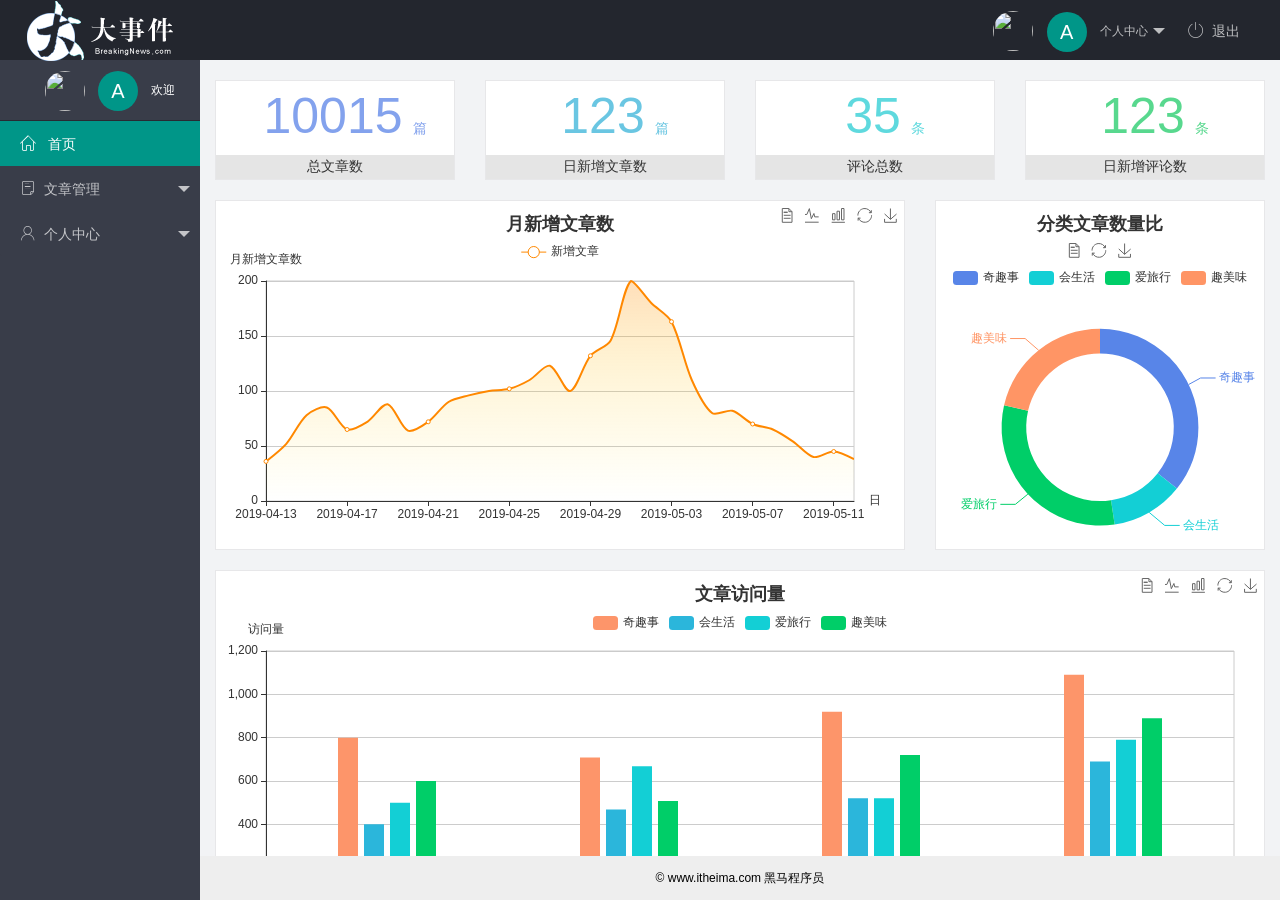
==== commit 5bdee6f3: "完成所有的功能" ====
--- a/index.html
+++ b/index.html
@@ -28,13 +28,15 @@
                         个人中心
                     </a>
                     <dl class="layui-nav-child">
-                        <dd><a href="">基本资料</a></dd>
-                        <dd><a href="">更换头像</a></dd>
-                        <dd><a href="">重置密码</a></dd>
+                        <dd><a href="/user/user_info.html" target="fm">基本资料</a></dd>
+                        <dd><a href="/user/user_avatar.html" target="fm">更换头像</a></dd>
+                        <dd><a href="/user/user_pwd.html" target="fm">重置密码</a></dd>
                     </dl>
                 </li>
-                <li class="layui-nav-item"><a href="">
-                        <span class="iconfont icon-tuichu"></span>退出</a>
+                <li class="layui-nav-item">
+                    <a href="javascript:;" id="btnLogout">
+                        <span class="iconfont icon-tuichu"></span>退出
+                    </a>
                 </li>
             </ul>
         </div>
@@ -51,19 +53,27 @@
                         <a href="/home/dashboard.html" target="fm"><span class="iconfont icon-home"></span> 首页</a>
                     </li>
                     <li class="layui-nav-item">
-                        <a class="" href="javascript:;"><span class="iconfont icon-16"></span>文章管理</a>
+                        <a href="javascript:;"><span class="iconfont icon-16"></span>文章管理</a>
                         <dl class="layui-nav-child">
-                            <dd><a href="javascript:;"><i class="layui-icon layui-icon-app"></i>文章类别</a></dd>
-                            <dd><a href="javascript:;"><i class="layui-icon layui-icon-app"></i>文章列表</a></dd>
-                            <dd><a href="javascript:;"><i class="layui-icon layui-icon-app"></i>发布文章</a></dd>
+                            <dd><a href="/article/art_cate.html" target="fm"><i
+                                        class="layui-icon layui-icon-app"></i>文章类别</a></dd>
+                            <dd><a href="/article/art_list.html" target="fm"><i class="layui-icon layui-icon-app"
+                                        id="btn-lie"></i>文章列表</a></dd>
+                            <dd><a href="/article/art_pub.html" target="fm"><i
+                                        class="layui-icon layui-icon-app"></i>发布文章</a></dd>
+                            <dd style="display: none;"><a href="/article/art_repub.html" target="fm"><i
+                                        class="layui-icon layui-icon-app"></i>发布文章</a></dd>
                         </dl>
                     </li>
                     <li class="layui-nav-item">
                         <a href="javascript:;"><span class="iconfont icon-user"></span>个人中心</a>
                         <dl class="layui-nav-child">
-                            <dd><a href="javascript:;"><i class="layui-icon layui-icon-app"></i>基本资料</a></dd>
-                            <dd><a href="javascript:;"><i class="layui-icon layui-icon-app"></i>更换头像</a></dd>
-                            <dd><a href="javascript:;"><i class="layui-icon layui-icon-app"></i>重置密码</a></dd>
+                            <dd><a href="/user/user_info.html" target="fm"><i
+                                        class="layui-icon layui-icon-app"></i>基本资料</a></dd>
+                            <dd><a href="/user/user_avatar.html" target="fm"><i
+                                        class="layui-icon layui-icon-app"></i>更换头像</a></dd>
+                            <dd><a href="/user/user_pwd.html" target="fm"><i
+                                        class="layui-icon layui-icon-app"></i>重置密码</a></dd>
                         </dl>
                     </li>
                 </ul>
@@ -80,6 +90,12 @@
     </div>
     <!-- 导入layui的js文件 -->
     <script src="/assets/lib/layui/layui.all.js"></script>
+    <!-- 导入jquery文件 -->
+    <script src="/assets/lib/jquery.js"></script>
+    <!-- 导入baseAPI文件 -->
+    <script src="/assets/js/baseAPI.js"></script>
+    <!-- 导入自己的js文件 -->
+    <script src="/assets/js/index.js"></script>
 </body>
 
 </html>
